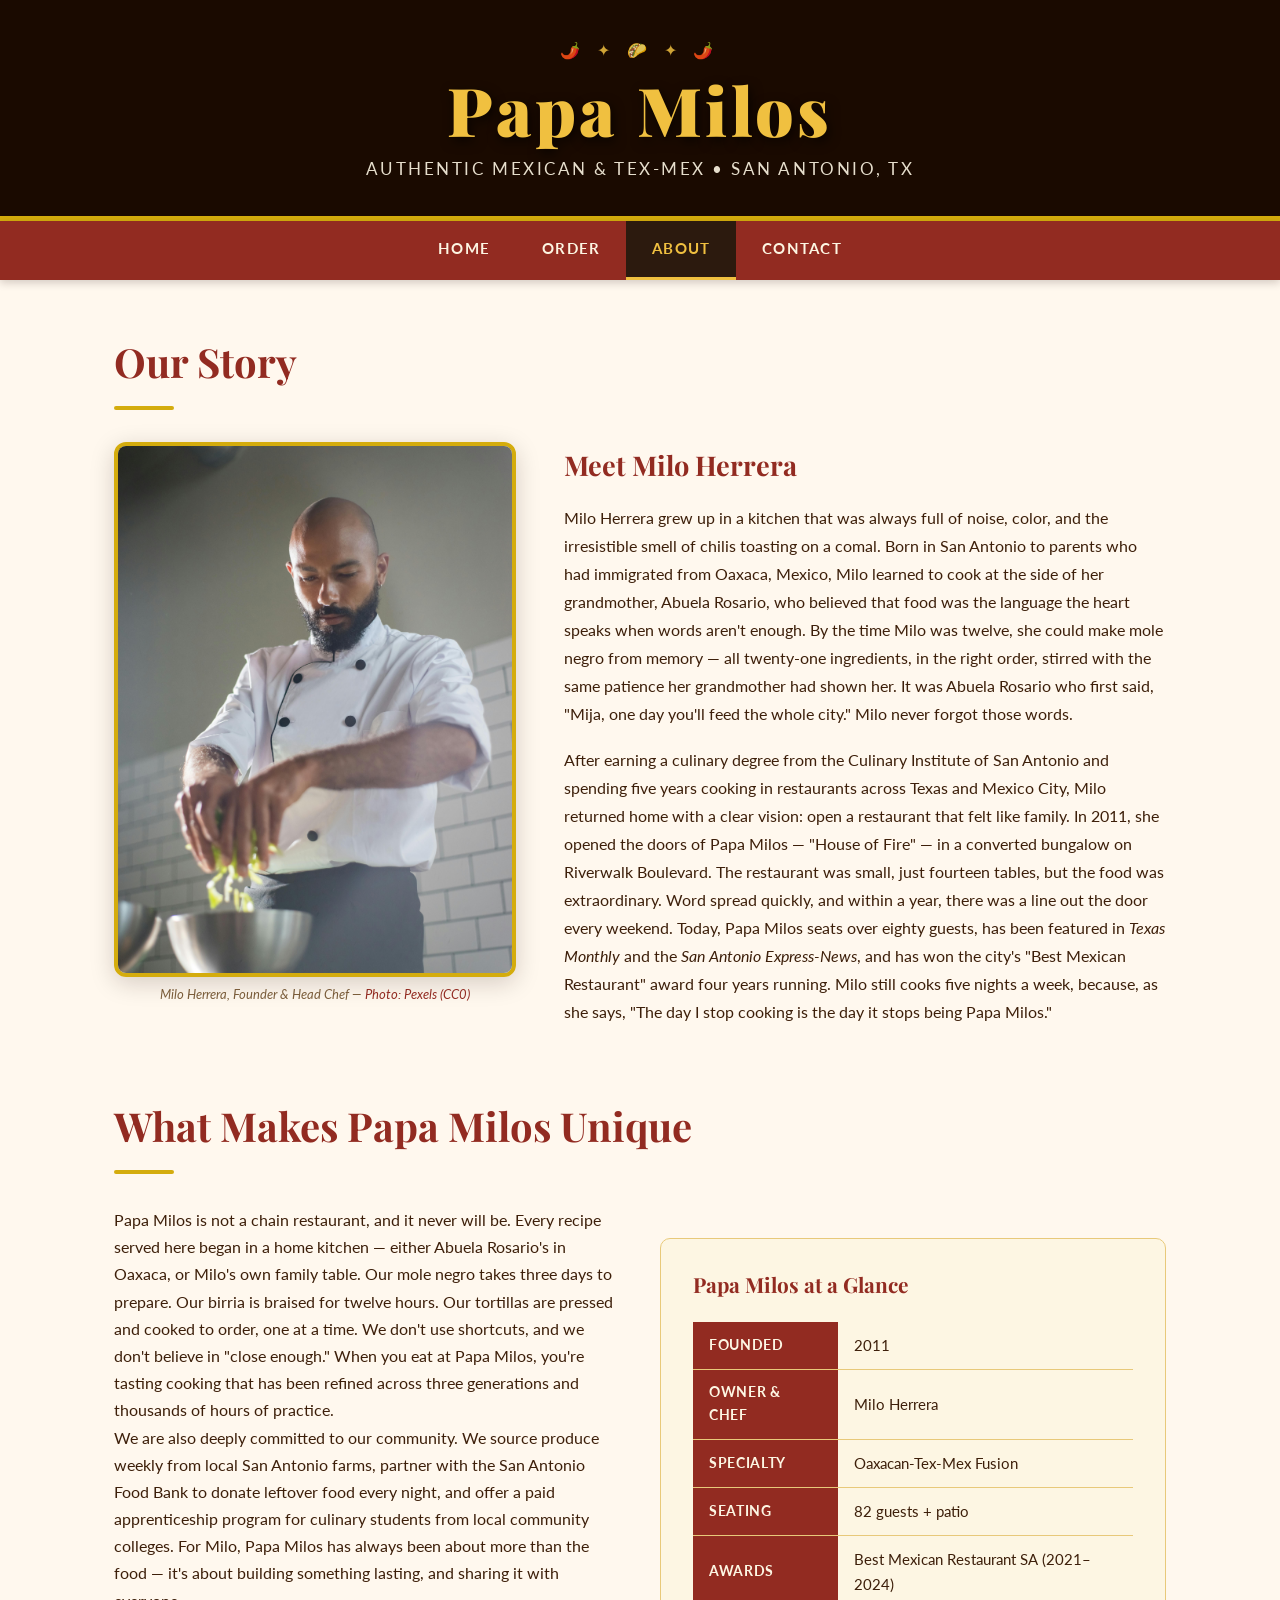
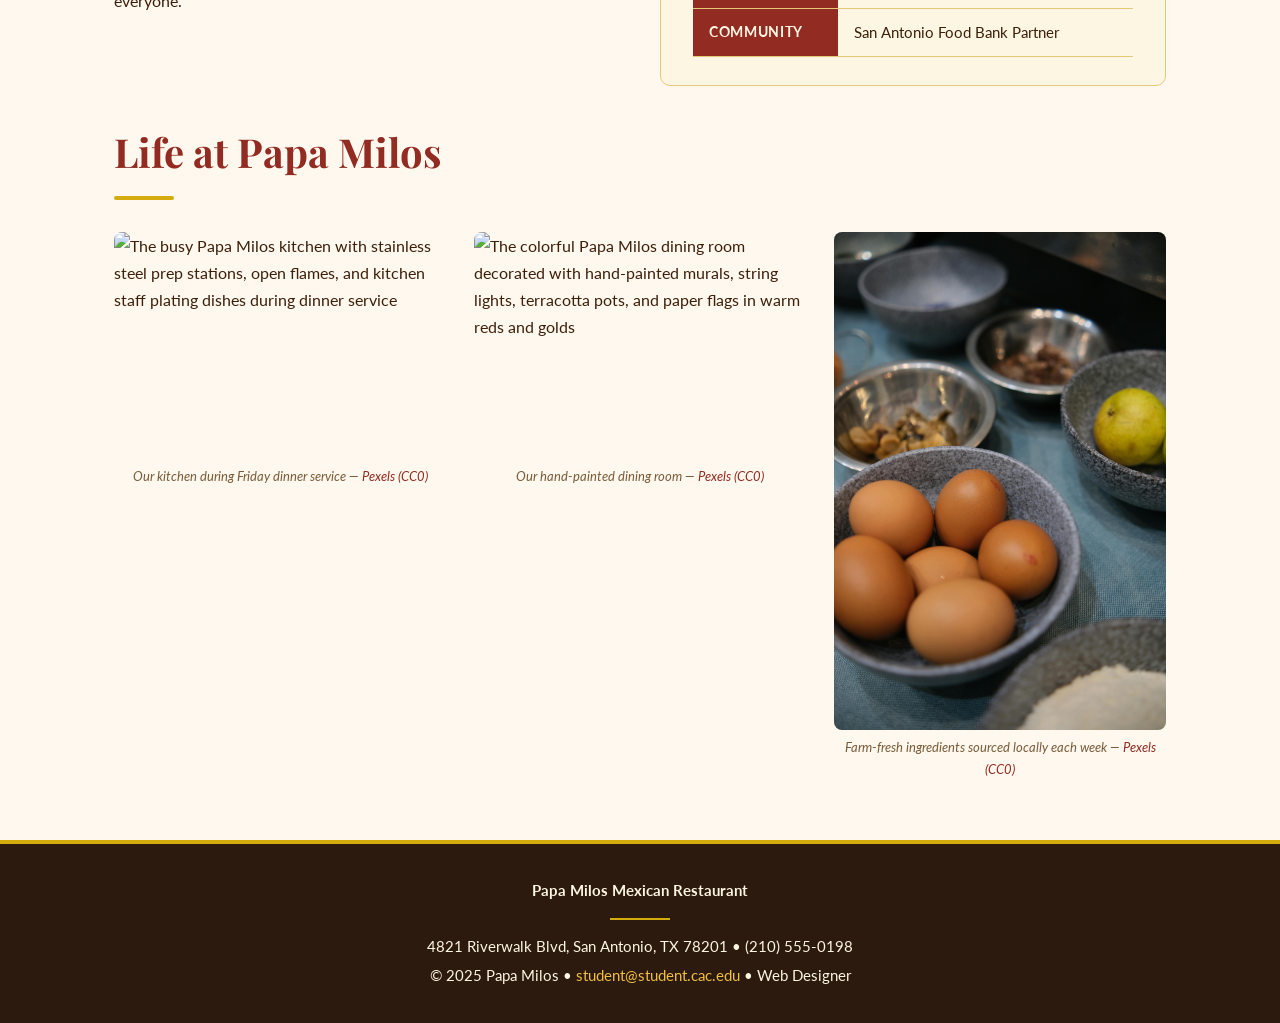
==== about.html @ fcd9792d "changed to papa milos" ====
<!DOCTYPE html>
<html lang="en">
<head>
  <meta charset="UTF-8" />
  <meta name="viewport" content="width=device-width, initial-scale=1.0" />
  <meta name="description" content="Learn about Papa Milos and the Herrera family – three generations of authentic Mexican cooking in San Antonio, Texas." />
  <title>About Us | Papa Milos Mexican Restaurant</title>
  <link rel="stylesheet" href="styles.css" />
</head>
<body>

  <a class="skip-link" href="#main-content">Skip to main content</a>

  <!-- Banner -->
  <header class="site-banner" role="banner">
    <h1>Papa Milos</h1>
    <p class="tagline">Authentic Mexican &amp; Tex-Mex &bull; San Antonio, TX</p>
  </header>

  <!-- Navigation -->
  <nav class="main-nav" aria-label="Main navigation">
    <ul role="list">
      <li><a href="index.html">Home</a></li>
      <li><a href="order.html">Order</a></li>
      <li><a href="about.html" class="active" aria-current="page">About</a></li>
      <li><a href="contact.html">Contact</a></li>
    </ul>
  </nav>

  <!-- Main Content -->
  <main id="main-content" class="content-area" tabindex="-1">

    <h2 class="section-title fade-up">Our Story</h2>

    <!-- Owner Bio Section -->
    <div class="about-intro fade-up">

      <!-- Owner Photo -->
      <figure>
        <img
          class="owner-img"
          src="images/owner.jpg"
          alt="Milo Herrera, owner of Papa Milos, standing in her restaurant kitchen wearing a white chef's coat and smiling warmly at the camera"
          width="400"
          height="530"
          loading="lazy"
        />
        <figcaption>
          Milo Herrera, Founder &amp; Head Chef &mdash;
          <cite><a href="https://www.pexels.com" target="_blank" rel="noopener noreferrer">Photo: Pexels (CC0)</a></cite>
        </figcaption>
      </figure>

      <!-- About Text -->
      <div class="about-text">
        <h3 style="font-family:var(--font-display);font-size:1.7rem;color:var(--dark-red);margin-bottom:16px;">Meet Milo Herrera</h3>

        <p>Milo Herrera grew up in a kitchen that was always full of noise, color, and the irresistible smell of chilis toasting on a comal. Born in San Antonio to parents who had immigrated from Oaxaca, Mexico, Milo learned to cook at the side of her grandmother, Abuela Rosario, who believed that food was the language the heart speaks when words aren't enough. By the time Milo was twelve, she could make mole negro from memory — all twenty-one ingredients, in the right order, stirred with the same patience her grandmother had shown her. It was Abuela Rosario who first said, "Mija, one day you'll feed the whole city." Milo never forgot those words.</p>

        <p>After earning a culinary degree from the Culinary Institute of San Antonio and spending five years cooking in restaurants across Texas and Mexico City, Milo returned home with a clear vision: open a restaurant that felt like family. In 2011, she opened the doors of Papa Milos — "House of Fire" — in a converted bungalow on Riverwalk Boulevard. The restaurant was small, just fourteen tables, but the food was extraordinary. Word spread quickly, and within a year, there was a line out the door every weekend. Today, Papa Milos seats over eighty guests, has been featured in <em>Texas Monthly</em> and the <em>San Antonio Express-News</em>, and has won the city's "Best Mexican Restaurant" award four years running. Milo still cooks five nights a week, because, as she says, "The day I stop cooking is the day it stops being Papa Milos."</p>
      </div>
    </div>

    <!-- What Makes Us Unique -->
    <section aria-labelledby="unique-heading" class="fade-up">
      <h2 class="section-title" id="unique-heading">What Makes Papa Milos Unique</h2>

      <div class="two-col">
        <div>
          <p>Papa Milos is not a chain restaurant, and it never will be. Every recipe served here began in a home kitchen — either Abuela Rosario's in Oaxaca, or Milo's own family table. Our mole negro takes three days to prepare. Our birria is braised for twelve hours. Our tortillas are pressed and cooked to order, one at a time. We don't use shortcuts, and we don't believe in "close enough." When you eat at Papa Milos, you're tasting cooking that has been refined across three generations and thousands of hours of practice.</p>

          <p>We are also deeply committed to our community. We source produce weekly from local San Antonio farms, partner with the San Antonio Food Bank to donate leftover food every night, and offer a paid apprenticeship program for culinary students from local community colleges. For Milo, Papa Milos has always been about more than the food — it's about building something lasting, and sharing it with everyone.</p>
        </div>

        <!-- Highlights Box -->
        <div>
          <div class="highlight-box" role="complementary" aria-label="Restaurant achievements and values">
            <h3 style="font-family:var(--font-display);font-size:1.3rem;color:var(--dark-red);margin-bottom:18px;">Papa Milos at a Glance</h3>
            <table class="hours-table" style="font-size:0.92rem;">
              <caption class="sr-only">Key facts about Papa Milos</caption>
              <tbody>
                <tr><th scope="row">Founded</th><td>2011</td></tr>
                <tr><th scope="row">Owner &amp; Chef</th><td>Milo Herrera</td></tr>
                <tr><th scope="row">Specialty</th><td>Oaxacan-Tex-Mex Fusion</td></tr>
                <tr><th scope="row">Seating</th><td>82 guests + patio</td></tr>
                <tr><th scope="row">Awards</th><td>Best Mexican Restaurant SA (2021–2024)</td></tr>
                <tr><th scope="row">Community</th><td>San Antonio Food Bank Partner</td></tr>
              </tbody>
            </table>
          </div>
        </div>
      </div>
    </section>

    <!-- Team Photo Gallery -->
    <section aria-labelledby="team-heading" class="mt-32 fade-up">
      <h2 class="section-title" id="team-heading">Life at Papa Milos</h2>
      <div class="three-col">

        <figure>
          <img
            src="images/kitchen.jpg"
            alt="The busy Papa Milos kitchen with stainless steel prep stations, open flames, and kitchen staff plating dishes during dinner service"
            width="380"
            height="260"
            loading="lazy"
          />
          <figcaption>
            Our kitchen during Friday dinner service &mdash;
            <cite><a href="https://www.pexels.com" target="_blank" rel="noopener noreferrer">Pexels (CC0)</a></cite>
          </figcaption>
        </figure>

        <figure>
          <img
            src="images/dining-room.jpg"
            alt="The colorful Papa Milos dining room decorated with hand-painted murals, string lights, terracotta pots, and paper flags in warm reds and golds"
            width="380"
            height="260"
            loading="lazy"
          />
          <figcaption>
            Our hand-painted dining room &mdash;
            <cite><a href="https://www.pexels.com" target="_blank" rel="noopener noreferrer">Pexels (CC0)</a></cite>
          </figcaption>
        </figure>

        <figure>
          <img
            src="images/ingredients.jpg"
            alt="An overhead flat-lay of fresh Mexican cooking ingredients including dried chilis, garlic bulbs, tomatillos, avocados, limes, and bundles of cilantro on a rustic wood surface"
            width="380"
            height="260"
            loading="lazy"
          />
          <figcaption>
            Farm-fresh ingredients sourced locally each week &mdash;
            <cite><a href="https://www.pexels.com" target="_blank" rel="noopener noreferrer">Pexels (CC0)</a></cite>
          </figcaption>
        </figure>

      </div>
    </section>

  </main>

  <!-- Footer -->
  <footer class="site-footer" role="contentinfo">
    <p><strong>Papa Milos Mexican Restaurant</strong></p>
    <hr class="footer-divider" />
    <p>4821 Riverwalk Blvd, San Antonio, TX 78201 &bull; (210) 555-0198</p>
    <p>&copy; 2025 Papa Milos &bull; <a href="mailto:student@student.cac.edu">student@student.cac.edu</a> &bull; Web Designer</p>
  </footer>

</body>
</html>
---- styles.css ----
/* ================================================
   Papa Milos - Mexican Restaurant Stylesheet
   CIS 112 Course Project
   ================================================ */

@import url('https://fonts.googleapis.com/css2?family=Playfair+Display:wght@700;900&family=Lato:wght@300;400;700&display=swap');

/* === CSS Variables === */
:root {
  --red:        #C0392B;
  --dark-red:   #922B21;
  --gold:       #D4AC0D;
  --warm-gold:  #F0C040;
  --cream:      #FDF6E3;
  --dark:       #1A0A00;
  --charcoal:   #2C1A0E;
  --text:       #3D1F0A;
  --light-bg:   #FFF8EE;
  --border:     #E8C97A;
  --shadow:     rgba(26, 10, 0, 0.18);
  --font-display: 'Playfair Display', Georgia, serif;
  --font-body:    'Lato', Arial, sans-serif;
}

/* === Reset & Base === */
*, *::before, *::after { box-sizing: border-box; margin: 0; padding: 0; }

html { scroll-behavior: smooth; }

body {
  font-family: var(--font-body);
  background-color: var(--light-bg);
  color: var(--text);
  line-height: 1.7;
  font-size: 16px;
}

img {
  max-width: 100%;
  height: auto;
  display: block;
}

a {
  color: var(--dark-red);
  text-decoration: none;
  transition: color 0.2s;
}

a:hover, a:focus {
  color: var(--gold);
  text-decoration: underline;
  outline: 2px solid var(--gold);
  outline-offset: 2px;
}

/* === Skip Link (Accessibility) === */
.skip-link {
  position: absolute;
  top: -50px;
  left: 0;
  background: var(--dark-red);
  color: #fff;
  padding: 8px 16px;
  z-index: 9999;
  font-weight: 700;
  transition: top 0.2s;
}
.skip-link:focus { top: 0; }

/* === Banner / Header === */
.site-banner {
  background-color: var(--dark);
  background-image: 
    linear-gradient(rgba(26,10,0,0.72), rgba(26,10,0,0.72)),
    url('images/banner-bg.jpg');
  background-size: cover;
  background-position: center;
  padding: 36px 20px 32px;
  text-align: center;
  border-bottom: 5px solid var(--gold);
  position: relative;
}

.site-banner::before {
  content: '🌶️  ✦  🌮  ✦  🌶️';
  display: block;
  color: var(--warm-gold);
  font-size: 1rem;
  letter-spacing: 0.4em;
  margin-bottom: 10px;
  opacity: 0.85;
}

.site-banner h1 {
  font-family: var(--font-display);
  color: var(--warm-gold);
  font-size: clamp(2.4rem, 6vw, 4.2rem);
  font-weight: 900;
  letter-spacing: 0.05em;
  text-shadow: 2px 4px 12px rgba(0,0,0,0.7);
  line-height: 1.1;
}

.site-banner .tagline {
  color: var(--cream);
  font-size: 1.05rem;
  letter-spacing: 0.15em;
  text-transform: uppercase;
  margin-top: 8px;
  opacity: 0.9;
}

/* === Navigation === */
.main-nav {
  background-color: var(--dark-red);
  box-shadow: 0 3px 8px var(--shadow);
  position: sticky;
  top: 0;
  z-index: 100;
}

.main-nav ul {
  list-style: none;
  display: flex;
  justify-content: center;
  flex-wrap: wrap;
  gap: 0;
  max-width: 900px;
  margin: 0 auto;
}

.main-nav li a {
  display: block;
  color: var(--cream);
  padding: 15px 26px;
  font-weight: 700;
  font-size: 0.95rem;
  letter-spacing: 0.08em;
  text-transform: uppercase;
  text-decoration: none;
  transition: background 0.2s, color 0.2s;
  border-bottom: 3px solid transparent;
}

.main-nav li a:hover,
.main-nav li a:focus,
.main-nav li a.active {
  background-color: var(--charcoal);
  color: var(--warm-gold);
  border-bottom-color: var(--warm-gold);
  outline: none;
}

/* === Layout Container === */
.page-wrapper {
  display: grid;
  grid-template-columns: 1fr;
  min-height: 100vh;
}

.content-area {
  max-width: 1100px;
  margin: 0 auto;
  padding: 48px 24px 60px;
  width: 100%;
}

/* Two-column layout */
.two-col {
  display: grid;
  grid-template-columns: 1fr 1fr;
  gap: 40px;
  align-items: start;
}

.three-col {
  display: grid;
  grid-template-columns: repeat(3, 1fr);
  gap: 28px;
}

@media (max-width: 768px) {
  .two-col, .three-col { grid-template-columns: 1fr; }
}

/* === Section Headings === */
.section-title {
  font-family: var(--font-display);
  font-size: clamp(1.7rem, 4vw, 2.5rem);
  color: var(--dark-red);
  margin-bottom: 20px;
  position: relative;
  padding-bottom: 12px;
}

.section-title::after {
  content: '';
  display: block;
  width: 60px;
  height: 4px;
  background: var(--gold);
  margin-top: 10px;
  border-radius: 2px;
}

/* === Cards === */
.card {
  background: #fff;
  border: 1px solid var(--border);
  border-radius: 10px;
  overflow: hidden;
  box-shadow: 0 4px 16px var(--shadow);
  transition: transform 0.2s, box-shadow 0.2s;
}

.card:hover {
  transform: translateY(-4px);
  box-shadow: 0 8px 24px var(--shadow);
}

.card-body { padding: 20px; }

.card-title {
  font-family: var(--font-display);
  font-size: 1.25rem;
  color: var(--dark-red);
  margin-bottom: 8px;
}

/* === Figure / Image Captions === */
figure {
  margin: 0;
}

figure img {
  width: 100%;
  border-radius: 8px;
  object-fit: cover;
}

figcaption {
  font-size: 0.82rem;
  color: #7a5c3a;
  text-align: center;
  margin-top: 6px;
  font-style: italic;
}

/* === Hero (Home Page) === */
.hero {
  background: linear-gradient(135deg, var(--dark-red) 0%, var(--charcoal) 100%);
  color: var(--cream);
  padding: 64px 24px;
  text-align: center;
  border-radius: 12px;
  margin-bottom: 48px;
  position: relative;
  overflow: hidden;
}

.hero::before {
  content: '';
  position: absolute;
  inset: 0;
  background: radial-gradient(ellipse at 70% 30%, rgba(212,172,13,0.18), transparent 60%);
}

.hero h2 {
  font-family: var(--font-display);
  font-size: clamp(2rem, 5vw, 3.2rem);
  color: var(--warm-gold);
  margin-bottom: 16px;
  position: relative;
}

.hero p {
  font-size: 1.15rem;
  max-width: 600px;
  margin: 0 auto 28px;
  opacity: 0.92;
  position: relative;
}

.btn {
  display: inline-block;
  background: var(--gold);
  color: var(--dark);
  padding: 13px 32px;
  border-radius: 50px;
  font-weight: 700;
  font-size: 1rem;
  text-transform: uppercase;
  letter-spacing: 0.08em;
  text-decoration: none;
  transition: background 0.2s, transform 0.2s;
  border: none;
  cursor: pointer;
  position: relative;
}

.btn:hover, .btn:focus {
  background: var(--warm-gold);
  transform: scale(1.04);
  outline: 3px solid var(--dark-red);
  color: var(--dark);
  text-decoration: none;
}

.btn-outline {
  background: transparent;
  color: var(--cream);
  border: 2px solid var(--cream);
  margin-left: 12px;
}

.btn-outline:hover {
  background: var(--cream);
  color: var(--dark-red);
}

/* === Feature Banner === */
.features-strip {
  display: flex;
  justify-content: center;
  gap: 32px;
  flex-wrap: wrap;
  background: var(--cream);
  border: 1px solid var(--border);
  border-radius: 10px;
  padding: 28px;
  margin-bottom: 48px;
  text-align: center;
}

.feature-item {
  display: flex;
  flex-direction: column;
  align-items: center;
  gap: 8px;
  min-width: 120px;
}

.feature-icon { font-size: 2rem; }

.feature-label {
  font-weight: 700;
  font-size: 0.88rem;
  text-transform: uppercase;
  letter-spacing: 0.06em;
  color: var(--dark-red);
}

/* === Hours Table === */
.hours-table {
  width: 100%;
  border-collapse: collapse;
  margin-top: 20px;
  font-size: 0.96rem;
}

.hours-table caption {
  font-family: var(--font-display);
  font-size: 1.2rem;
  color: var(--dark-red);
  text-align: left;
  padding-bottom: 10px;
  font-weight: 700;
}

.hours-table th,
.hours-table td {
  padding: 11px 16px;
  text-align: left;
  border-bottom: 1px solid var(--border);
}

.hours-table th {
  background-color: var(--dark-red);
  color: var(--cream);
  font-weight: 700;
  text-transform: uppercase;
  letter-spacing: 0.05em;
  font-size: 0.85rem;
}

.hours-table tr:nth-child(even) { background: var(--cream); }
.hours-table tr:hover { background: #fdefc4; }

/* === Menu / Order === */
.menu-section-title {
  font-family: var(--font-display);
  font-size: 1.6rem;
  color: var(--charcoal);
  border-left: 5px solid var(--red);
  padding-left: 14px;
  margin: 40px 0 20px;
}

.menu-grid {
  display: grid;
  grid-template-columns: repeat(auto-fill, minmax(300px, 1fr));
  gap: 28px;
}

.menu-item {
  background: #fff;
  border-radius: 10px;
  overflow: hidden;
  border: 1px solid var(--border);
  box-shadow: 0 3px 12px var(--shadow);
  display: flex;
  flex-direction: column;
}

.menu-item-img {
  width: 100%;
  height: 190px;
  object-fit: cover;
}

.menu-item-body {
  padding: 18px;
  flex: 1;
  display: flex;
  flex-direction: column;
}

.menu-item-name {
  font-family: var(--font-display);
  font-size: 1.15rem;
  color: var(--dark-red);
  margin-bottom: 6px;
}

.menu-item-desc {
  font-size: 0.9rem;
  color: #6a4a2a;
  flex: 1;
  margin-bottom: 14px;
}

.menu-item-footer {
  display: flex;
  justify-content: space-between;
  align-items: center;
  margin-top: auto;
}

.price {
  font-family: var(--font-display);
  font-size: 1.3rem;
  color: var(--dark-red);
  font-weight: 700;
}

.add-to-cart {
  background: var(--dark-red);
  color: #fff;
  border: none;
  border-radius: 6px;
  padding: 9px 18px;
  font-size: 0.88rem;
  font-weight: 700;
  cursor: pointer;
  transition: background 0.2s, transform 0.15s;
  letter-spacing: 0.04em;
}

.add-to-cart:hover, .add-to-cart:focus {
  background: var(--charcoal);
  transform: scale(1.04);
  outline: 2px solid var(--gold);
}

/* Cart Notification */
.cart-bar {
  position: fixed;
  bottom: 24px;
  right: 24px;
  background: var(--charcoal);
  color: var(--warm-gold);
  padding: 14px 24px;
  border-radius: 50px;
  font-weight: 700;
  font-size: 1rem;
  box-shadow: 0 6px 20px rgba(0,0,0,0.35);
  display: none;
  z-index: 200;
  animation: pop-in 0.3s ease;
}

@keyframes pop-in {
  0%   { transform: scale(0.7); opacity: 0; }
  100% { transform: scale(1);   opacity: 1; }
}

/* === About Page === */
.about-intro {
  display: grid;
  grid-template-columns: 1fr 1.5fr;
  gap: 48px;
  align-items: start;
  margin-bottom: 48px;
}

@media (max-width: 700px) { .about-intro { grid-template-columns: 1fr; } }

.owner-img {
  border-radius: 12px;
  box-shadow: 0 6px 24px var(--shadow);
  border: 4px solid var(--gold);
  width: 100%;
  aspect-ratio: 3/4;
  object-fit: cover;
}

.about-text p { margin-bottom: 18px; font-size: 1.03rem; }

/* === Contact Form === */
.contact-grid {
  display: grid;
  grid-template-columns: 1fr 1.2fr;
  gap: 48px;
}

@media (max-width: 700px) { .contact-grid { grid-template-columns: 1fr; } }

.contact-info h3 {
  font-family: var(--font-display);
  font-size: 1.3rem;
  color: var(--dark-red);
  margin-bottom: 14px;
}

.contact-info p {
  margin-bottom: 10px;
  font-size: 1rem;
}

.contact-info address {
  font-style: normal;
  background: var(--cream);
  border-left: 4px solid var(--gold);
  padding: 18px 20px;
  border-radius: 0 8px 8px 0;
  margin-bottom: 24px;
  line-height: 1.9;
}

.map-placeholder {
  width: 100%;
  border-radius: 10px;
  border: 2px solid var(--border);
  overflow: hidden;
  margin-top: 20px;
}

.map-placeholder img {
  width: 100%;
  height: 230px;
  object-fit: cover;
}

/* Contact Form Styles */
.contact-form fieldset {
  border: 2px solid var(--border);
  border-radius: 10px;
  padding: 28px 24px;
  background: #fff;
}

.contact-form legend {
  font-family: var(--font-display);
  font-size: 1.25rem;
  color: var(--dark-red);
  padding: 0 10px;
  font-weight: 700;
}

.form-group {
  margin-bottom: 20px;
}

.form-group label {
  display: block;
  font-weight: 700;
  font-size: 0.9rem;
  margin-bottom: 6px;
  color: var(--charcoal);
  text-transform: uppercase;
  letter-spacing: 0.05em;
}

.form-group input,
.form-group textarea,
.form-group select {
  width: 100%;
  padding: 11px 14px;
  border: 1.5px solid var(--border);
  border-radius: 6px;
  font-size: 1rem;
  font-family: var(--font-body);
  color: var(--text);
  background: var(--light-bg);
  transition: border-color 0.2s, box-shadow 0.2s;
}

.form-group input:focus,
.form-group textarea:focus {
  outline: none;
  border-color: var(--dark-red);
  box-shadow: 0 0 0 3px rgba(192,57,43,0.15);
}

.form-group textarea { resize: vertical; min-height: 120px; }

/* === Footer === */
.site-footer {
  background-color: var(--charcoal);
  color: var(--cream);
  text-align: center;
  padding: 32px 20px;
  border-top: 4px solid var(--gold);
  font-size: 0.92rem;
  line-height: 2;
}

.site-footer a {
  color: var(--warm-gold);
}

.site-footer a:hover {
  color: #fff;
}

.footer-divider {
  width: 60px;
  border: none;
  border-top: 2px solid var(--gold);
  margin: 12px auto;
}

/* === Utility === */
.text-center { text-align: center; }
.mt-8  { margin-top: 8px; }
.mt-16 { margin-top: 16px; }
.mt-32 { margin-top: 32px; }
.mb-32 { margin-bottom: 32px; }

.highlight-box {
  background: var(--cream);
  border: 1px solid var(--border);
  border-radius: 10px;
  padding: 28px 32px;
  margin-top: 32px;
}

.sr-only {
  position: absolute;
  width: 1px;
  height: 1px;
  padding: 0;
  margin: -1px;
  overflow: hidden;
  clip: rect(0,0,0,0);
  white-space: nowrap;
  border: 0;
}

/* === Animations === */
@keyframes fade-up {
  from { opacity: 0; transform: translateY(28px); }
  to   { opacity: 1; transform: translateY(0); }
}

.fade-up {
  animation: fade-up 0.6s ease both;
}

.fade-up:nth-child(2) { animation-delay: 0.12s; }
.fade-up:nth-child(3) { animation-delay: 0.22s; }
.fade-up:nth-child(4) { animation-delay: 0.32s; }
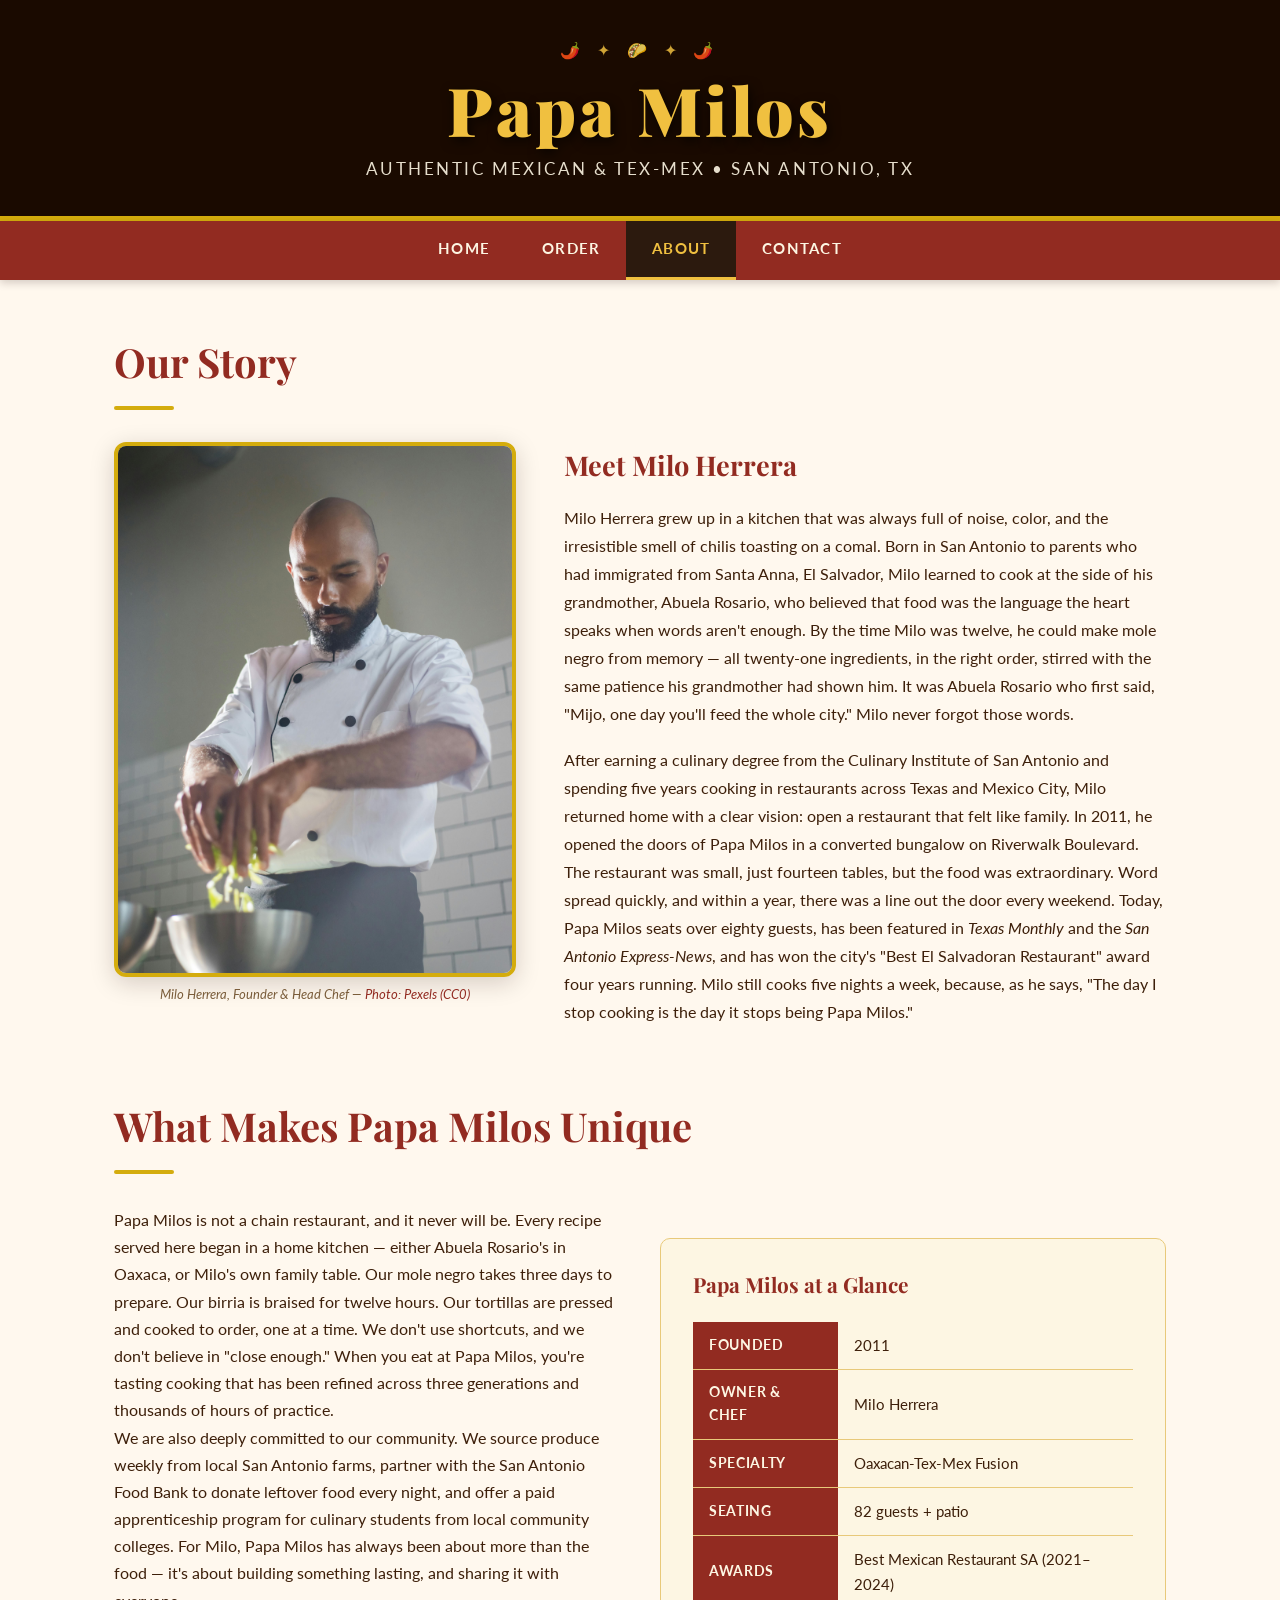
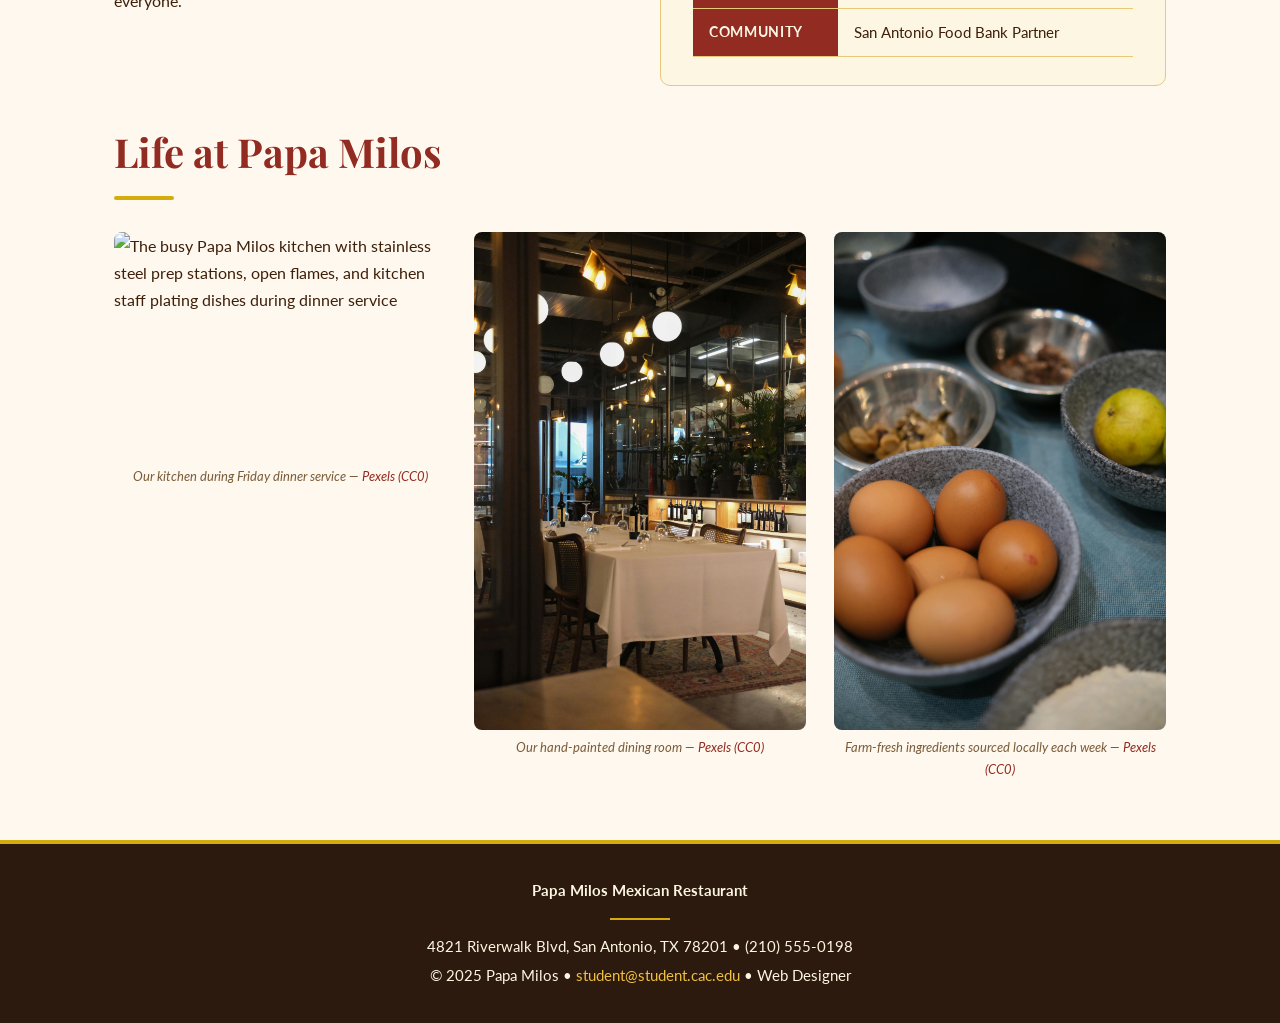
==== commit 494d5d3d: "ast" ====
--- a/about.html
+++ b/about.html
@@ -55,9 +55,9 @@
       <div class="about-text">
         <h3 style="font-family:var(--font-display);font-size:1.7rem;color:var(--dark-red);margin-bottom:16px;">Meet Milo Herrera</h3>
 
-        <p>Milo Herrera grew up in a kitchen that was always full of noise, color, and the irresistible smell of chilis toasting on a comal. Born in San Antonio to parents who had immigrated from Oaxaca, Mexico, Milo learned to cook at the side of her grandmother, Abuela Rosario, who believed that food was the language the heart speaks when words aren't enough. By the time Milo was twelve, she could make mole negro from memory — all twenty-one ingredients, in the right order, stirred with the same patience her grandmother had shown her. It was Abuela Rosario who first said, "Mija, one day you'll feed the whole city." Milo never forgot those words.</p>
+        <p>Milo Herrera grew up in a kitchen that was always full of noise, color, and the irresistible smell of chilis toasting on a comal. Born in San Antonio to parents who had immigrated from Santa Anna, El Salvador, Milo learned to cook at the side of his grandmother, Abuela Rosario, who believed that food was the language the heart speaks when words aren't enough. By the time Milo was twelve, he could make mole negro from memory — all twenty-one ingredients, in the right order, stirred with the same patience his grandmother had shown him. It was Abuela Rosario who first said, "Mijo, one day you'll feed the whole city." Milo never forgot those words.</p>
 
-        <p>After earning a culinary degree from the Culinary Institute of San Antonio and spending five years cooking in restaurants across Texas and Mexico City, Milo returned home with a clear vision: open a restaurant that felt like family. In 2011, she opened the doors of Papa Milos — "House of Fire" — in a converted bungalow on Riverwalk Boulevard. The restaurant was small, just fourteen tables, but the food was extraordinary. Word spread quickly, and within a year, there was a line out the door every weekend. Today, Papa Milos seats over eighty guests, has been featured in <em>Texas Monthly</em> and the <em>San Antonio Express-News</em>, and has won the city's "Best Mexican Restaurant" award four years running. Milo still cooks five nights a week, because, as she says, "The day I stop cooking is the day it stops being Papa Milos."</p>
+        <p>After earning a culinary degree from the Culinary Institute of San Antonio and spending five years cooking in restaurants across Texas and Mexico City, Milo returned home with a clear vision: open a restaurant that felt like family. In 2011, he opened the doors of Papa Milos in a converted bungalow on Riverwalk Boulevard. The restaurant was small, just fourteen tables, but the food was extraordinary. Word spread quickly, and within a year, there was a line out the door every weekend. Today, Papa Milos seats over eighty guests, has been featured in <em>Texas Monthly</em> and the <em>San Antonio Express-News</em>, and has won the city's "Best El Salvadoran Restaurant" award four years running. Milo still cooks five nights a week, because, as he says, "The day I stop cooking is the day it stops being Papa Milos."</p>
       </div>
     </div>
 
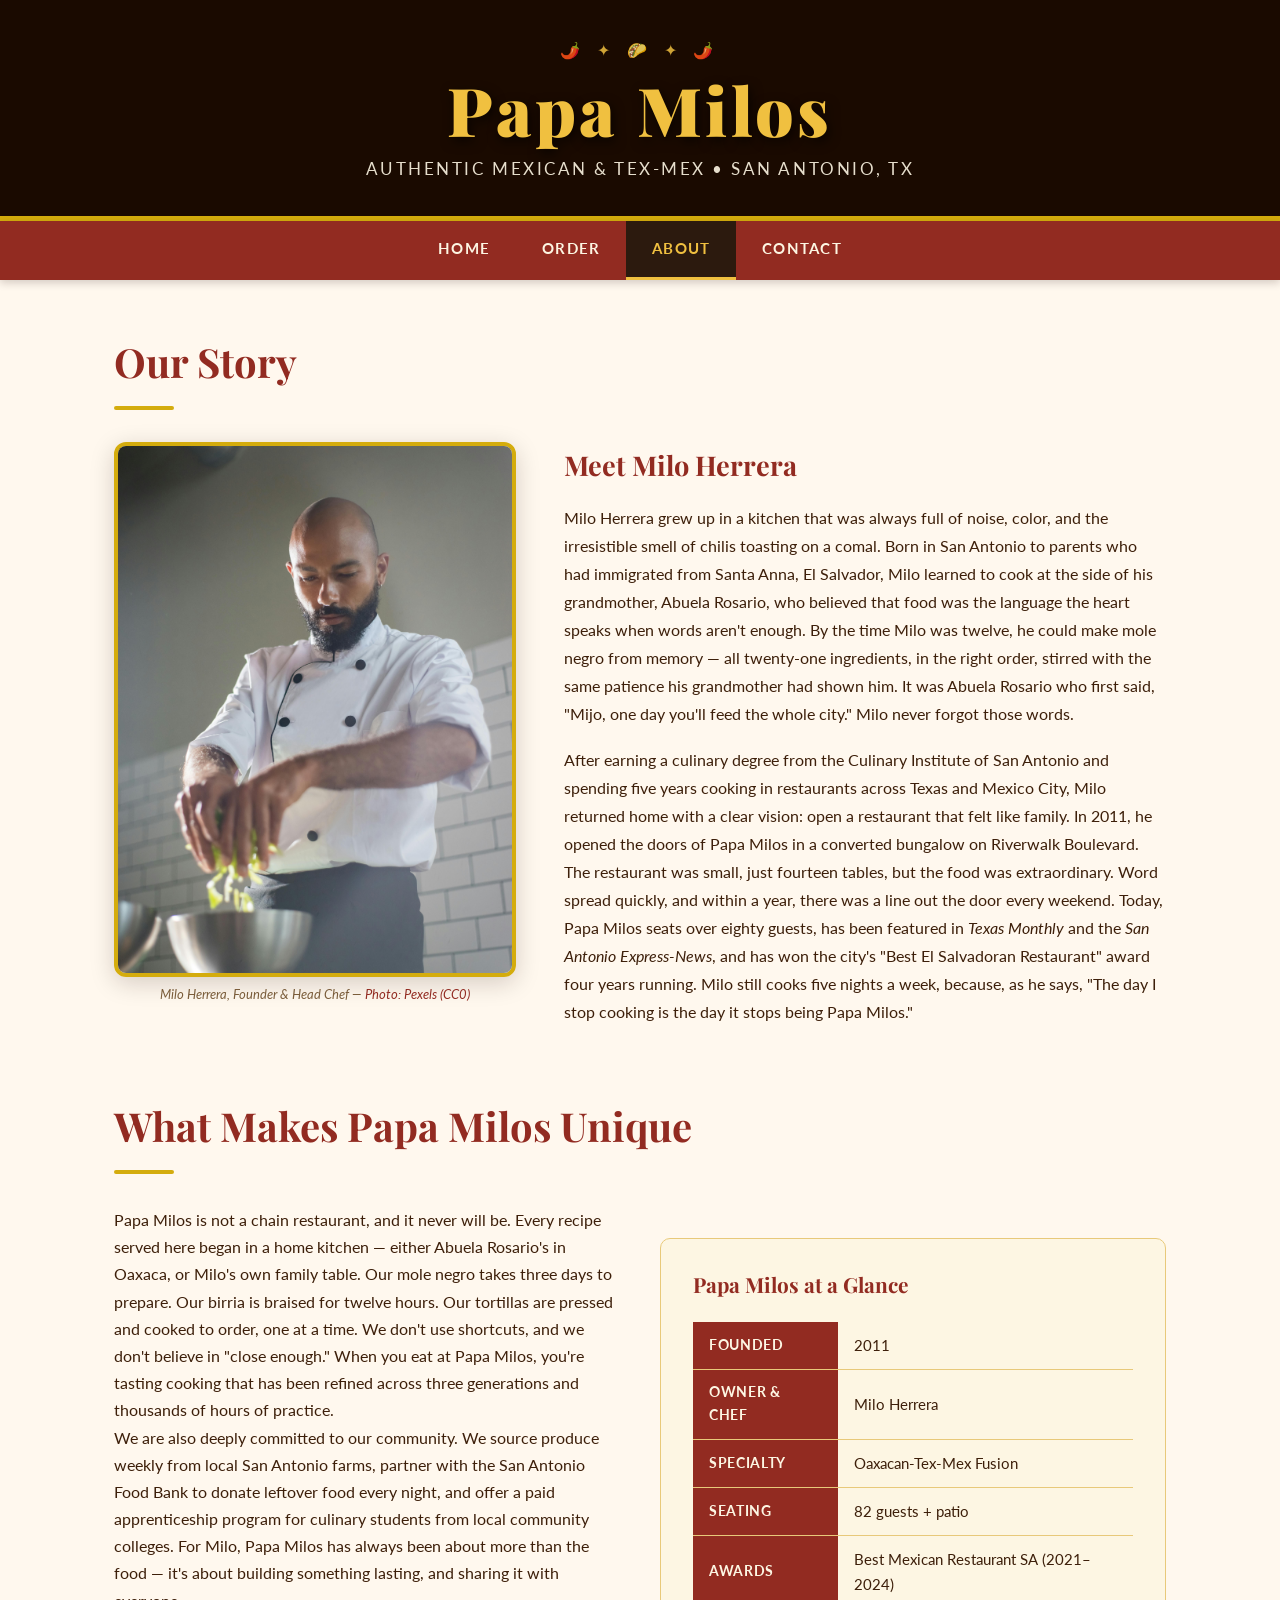
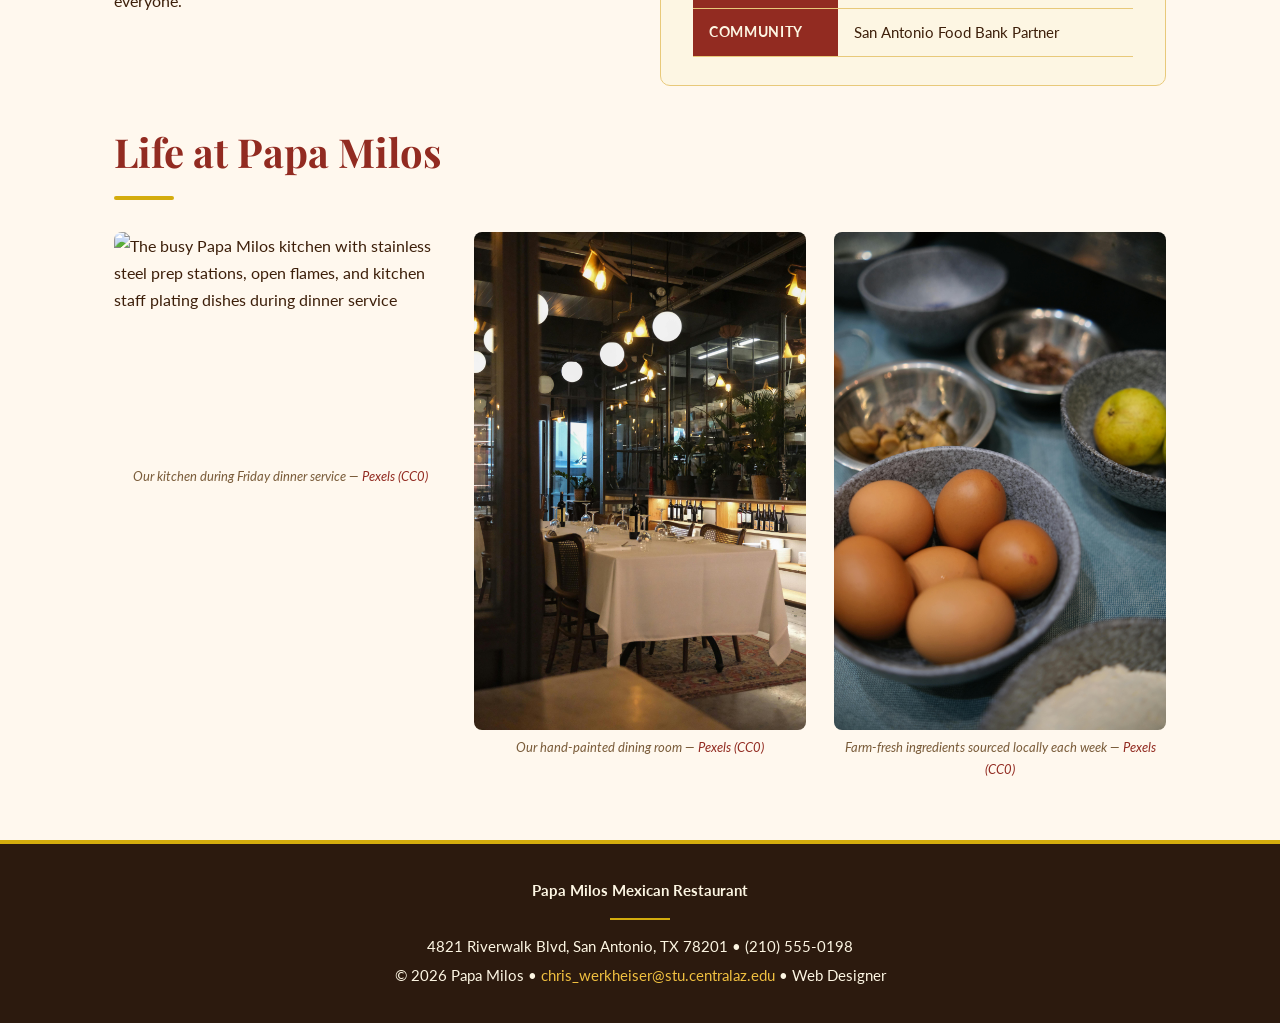
==== commit 1c1bb0fd: "dg" ====
--- a/about.html
+++ b/about.html
@@ -149,7 +149,7 @@
     <p><strong>Papa Milos Mexican Restaurant</strong></p>
     <hr class="footer-divider" />
     <p>4821 Riverwalk Blvd, San Antonio, TX 78201 &bull; (210) 555-0198</p>
-    <p>&copy; 2025 Papa Milos &bull; <a href="mailto:student@student.cac.edu">student@student.cac.edu</a> &bull; Web Designer</p>
+    <p>&copy; 2026 Papa Milos &bull; <a href="mailto:chris_werkheiser@stu.centralaz.edu">chris_werkheiser@stu.centralaz.edu</a> &bull; Web Designer</p>
   </footer>
 
 </body>
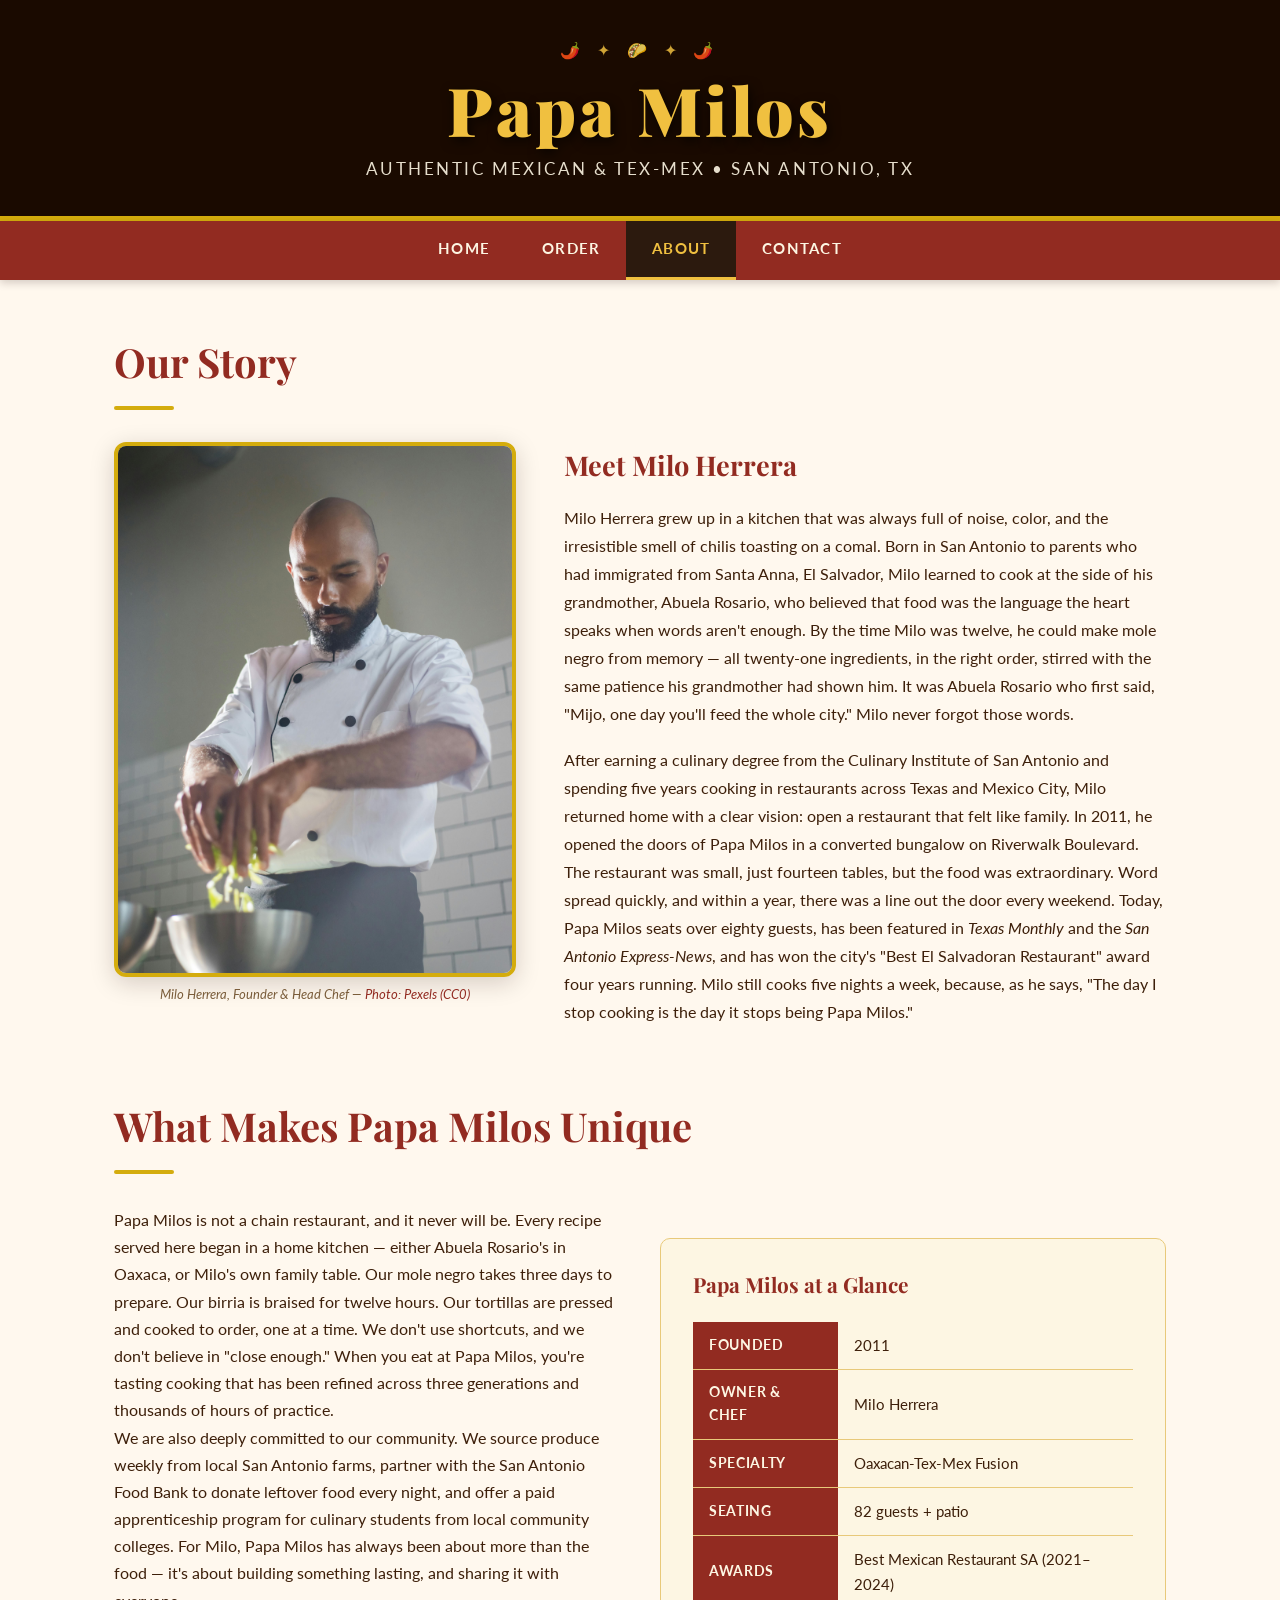
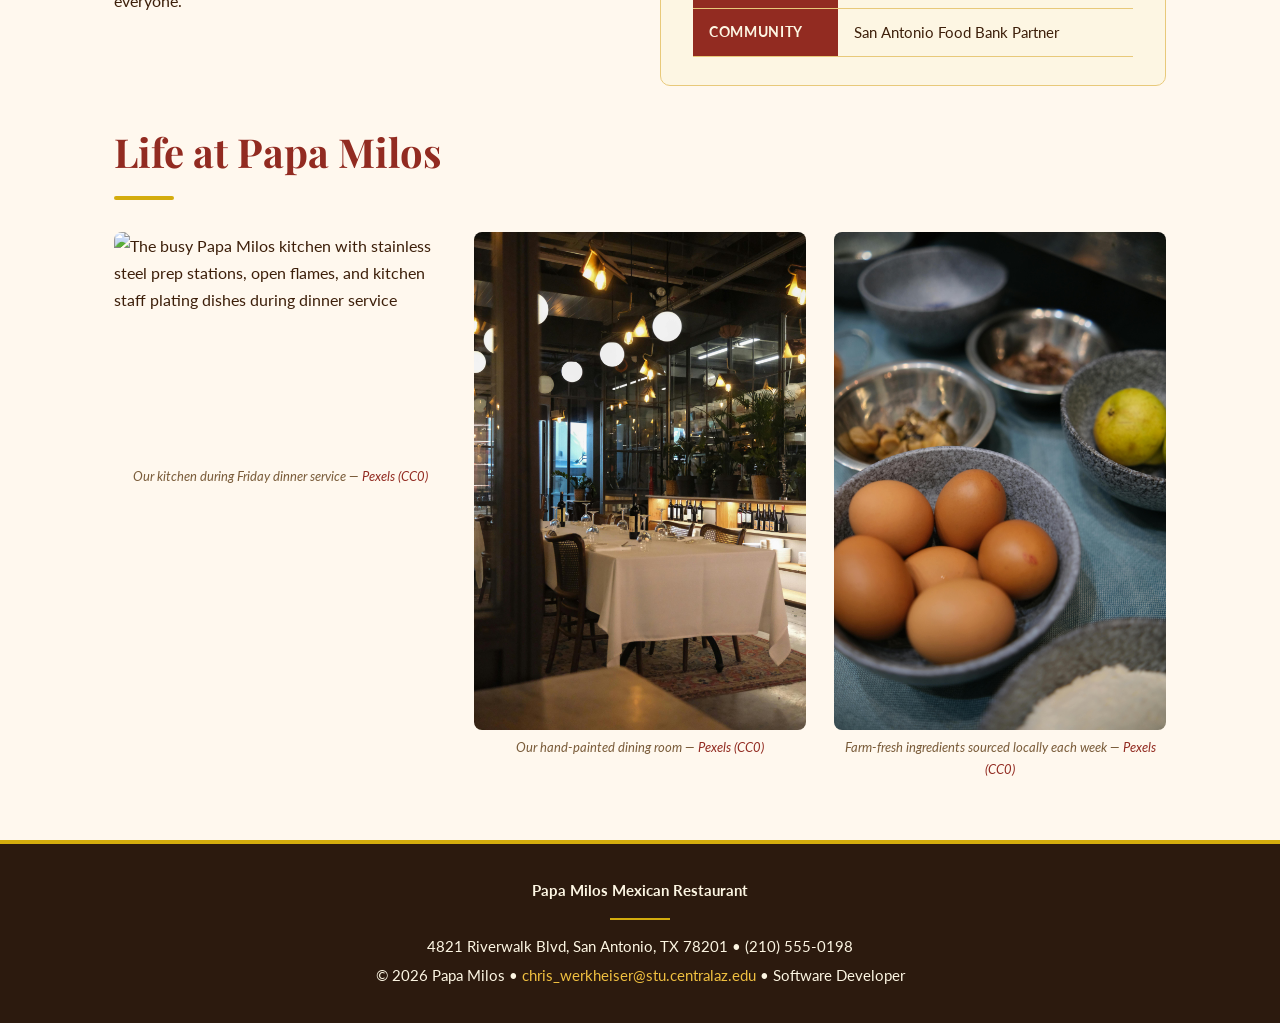
==== commit 75a759f5: "d" ====
--- a/about.html
+++ b/about.html
@@ -149,7 +149,7 @@
     <p><strong>Papa Milos Mexican Restaurant</strong></p>
     <hr class="footer-divider" />
     <p>4821 Riverwalk Blvd, San Antonio, TX 78201 &bull; (210) 555-0198</p>
-    <p>&copy; 2026 Papa Milos &bull; <a href="mailto:chris_werkheiser@stu.centralaz.edu">chris_werkheiser@stu.centralaz.edu</a> &bull; Web Designer</p>
+    <p>&copy; 2026 Papa Milos &bull; <a href="mailto:chris_werkheiser@stu.centralaz.edu">chris_werkheiser@stu.centralaz.edu</a> &bull; Software Developer</p>
   </footer>
 
 </body>
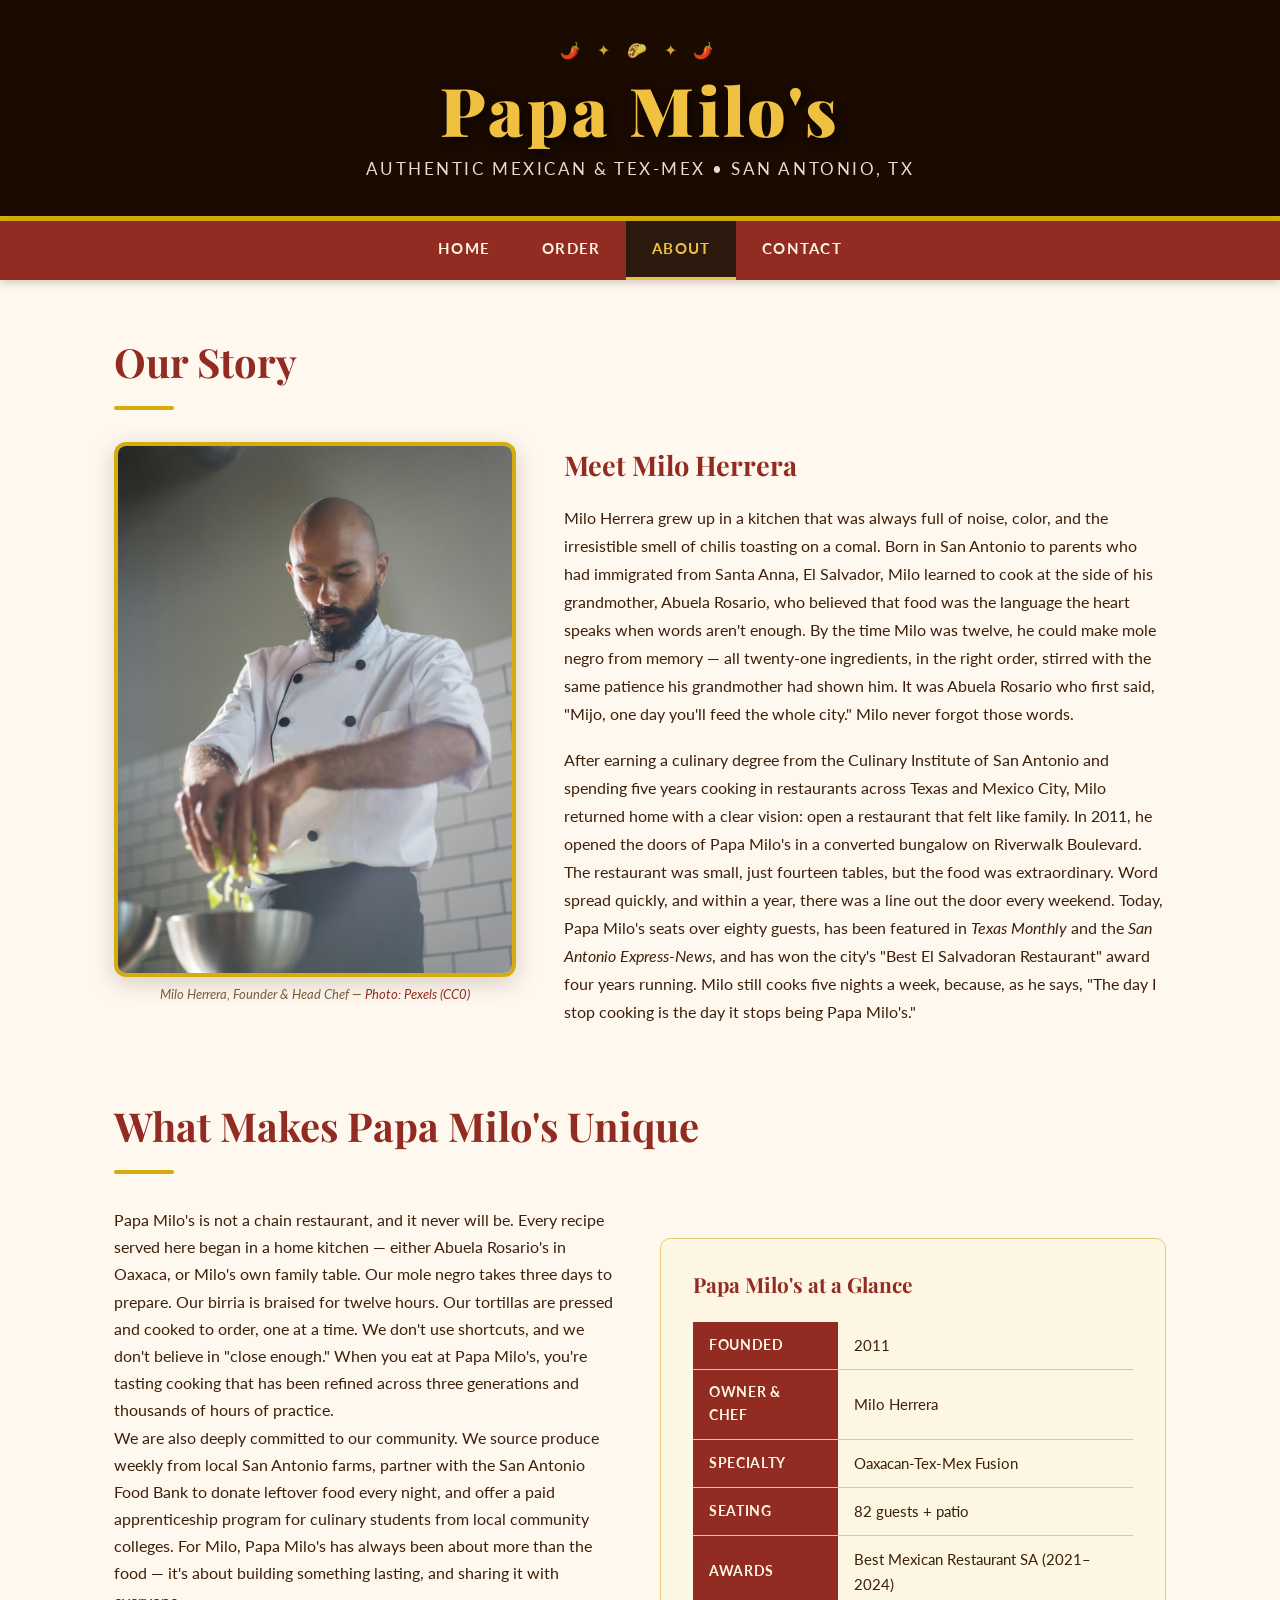
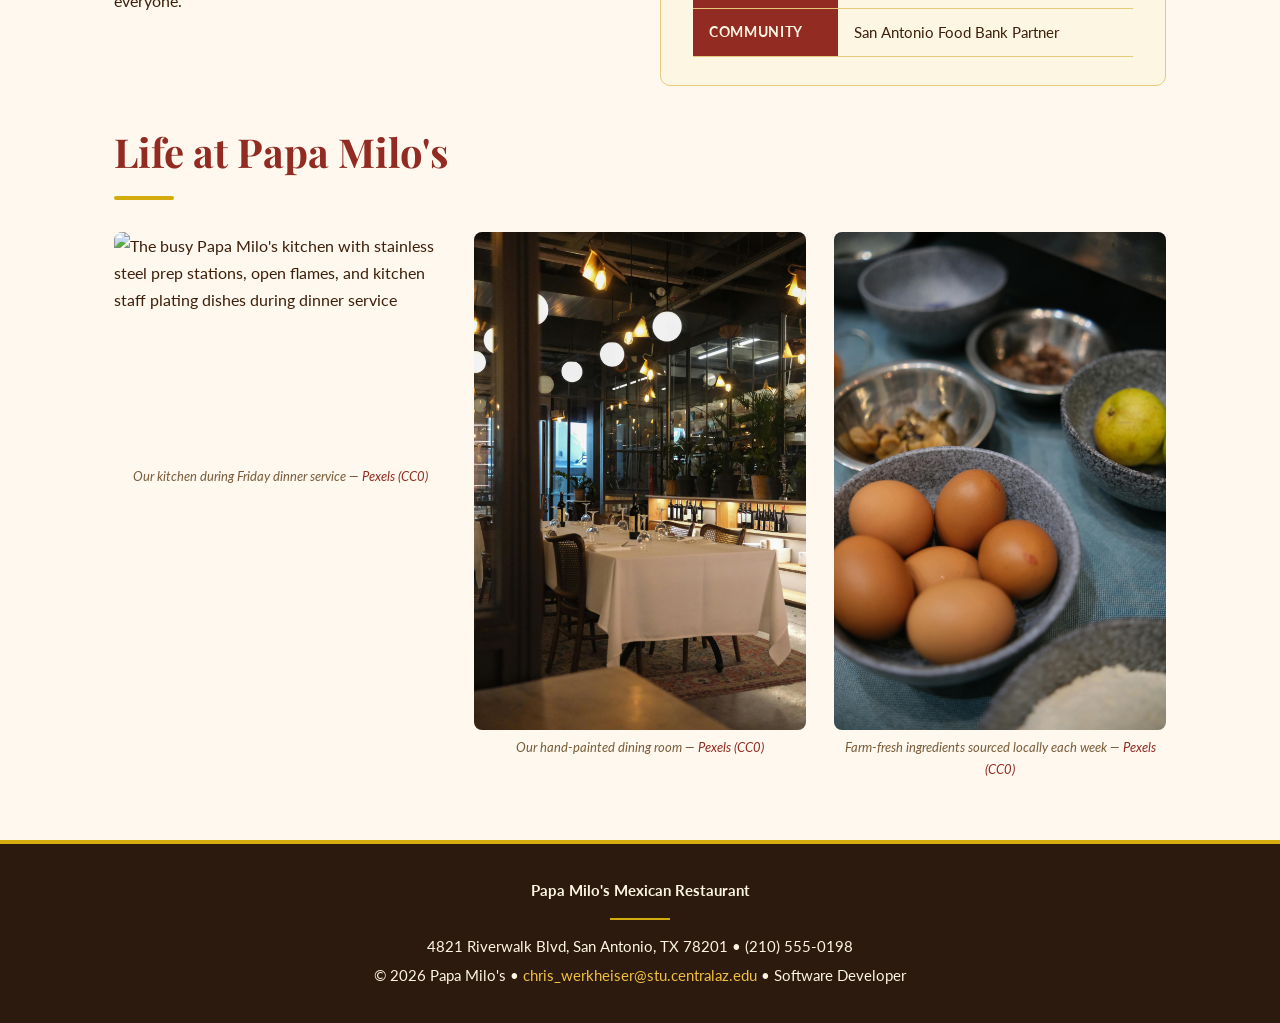
==== commit 125ff349: "df" ====
--- a/about.html
+++ b/about.html
@@ -3,8 +3,8 @@
 <head>
   <meta charset="UTF-8" />
   <meta name="viewport" content="width=device-width, initial-scale=1.0" />
-  <meta name="description" content="Learn about Papa Milos and the Herrera family – three generations of authentic Mexican cooking in San Antonio, Texas." />
-  <title>About Us | Papa Milos Mexican Restaurant</title>
+  <meta name="description" content="Learn about Papa Milo's and the Herrera family – three generations of authentic Mexican cooking in San Antonio, Texas." />
+  <title>About Us | Papa Milo's Mexican Restaurant</title>
   <link rel="stylesheet" href="styles.css" />
 </head>
 <body>
@@ -13,7 +13,7 @@
 
   <!-- Banner -->
   <header class="site-banner" role="banner">
-    <h1>Papa Milos</h1>
+    <h1>Papa Milo's</h1>
     <p class="tagline">Authentic Mexican &amp; Tex-Mex &bull; San Antonio, TX</p>
   </header>
 
@@ -40,7 +40,7 @@
         <img
           class="owner-img"
           src="images/owner.jpg"
-          alt="Milo Herrera, owner of Papa Milos, standing in her restaurant kitchen wearing a white chef's coat and smiling warmly at the camera"
+          alt="Milo Herrera, owner of Papa Milo's, standing in her restaurant kitchen wearing a white chef's coat and smiling warmly at the camera"
           width="400"
           height="530"
           loading="lazy"
@@ -57,27 +57,27 @@
 
         <p>Milo Herrera grew up in a kitchen that was always full of noise, color, and the irresistible smell of chilis toasting on a comal. Born in San Antonio to parents who had immigrated from Santa Anna, El Salvador, Milo learned to cook at the side of his grandmother, Abuela Rosario, who believed that food was the language the heart speaks when words aren't enough. By the time Milo was twelve, he could make mole negro from memory — all twenty-one ingredients, in the right order, stirred with the same patience his grandmother had shown him. It was Abuela Rosario who first said, "Mijo, one day you'll feed the whole city." Milo never forgot those words.</p>
 
-        <p>After earning a culinary degree from the Culinary Institute of San Antonio and spending five years cooking in restaurants across Texas and Mexico City, Milo returned home with a clear vision: open a restaurant that felt like family. In 2011, he opened the doors of Papa Milos in a converted bungalow on Riverwalk Boulevard. The restaurant was small, just fourteen tables, but the food was extraordinary. Word spread quickly, and within a year, there was a line out the door every weekend. Today, Papa Milos seats over eighty guests, has been featured in <em>Texas Monthly</em> and the <em>San Antonio Express-News</em>, and has won the city's "Best El Salvadoran Restaurant" award four years running. Milo still cooks five nights a week, because, as he says, "The day I stop cooking is the day it stops being Papa Milos."</p>
+        <p>After earning a culinary degree from the Culinary Institute of San Antonio and spending five years cooking in restaurants across Texas and Mexico City, Milo returned home with a clear vision: open a restaurant that felt like family. In 2011, he opened the doors of Papa Milo's in a converted bungalow on Riverwalk Boulevard. The restaurant was small, just fourteen tables, but the food was extraordinary. Word spread quickly, and within a year, there was a line out the door every weekend. Today, Papa Milo's seats over eighty guests, has been featured in <em>Texas Monthly</em> and the <em>San Antonio Express-News</em>, and has won the city's "Best El Salvadoran Restaurant" award four years running. Milo still cooks five nights a week, because, as he says, "The day I stop cooking is the day it stops being Papa Milo's."</p>
       </div>
     </div>
 
     <!-- What Makes Us Unique -->
     <section aria-labelledby="unique-heading" class="fade-up">
-      <h2 class="section-title" id="unique-heading">What Makes Papa Milos Unique</h2>
+      <h2 class="section-title" id="unique-heading">What Makes Papa Milo's Unique</h2>
 
       <div class="two-col">
         <div>
-          <p>Papa Milos is not a chain restaurant, and it never will be. Every recipe served here began in a home kitchen — either Abuela Rosario's in Oaxaca, or Milo's own family table. Our mole negro takes three days to prepare. Our birria is braised for twelve hours. Our tortillas are pressed and cooked to order, one at a time. We don't use shortcuts, and we don't believe in "close enough." When you eat at Papa Milos, you're tasting cooking that has been refined across three generations and thousands of hours of practice.</p>
+          <p>Papa Milo's is not a chain restaurant, and it never will be. Every recipe served here began in a home kitchen — either Abuela Rosario's in Oaxaca, or Milo's own family table. Our mole negro takes three days to prepare. Our birria is braised for twelve hours. Our tortillas are pressed and cooked to order, one at a time. We don't use shortcuts, and we don't believe in "close enough." When you eat at Papa Milo's, you're tasting cooking that has been refined across three generations and thousands of hours of practice.</p>
 
-          <p>We are also deeply committed to our community. We source produce weekly from local San Antonio farms, partner with the San Antonio Food Bank to donate leftover food every night, and offer a paid apprenticeship program for culinary students from local community colleges. For Milo, Papa Milos has always been about more than the food — it's about building something lasting, and sharing it with everyone.</p>
+          <p>We are also deeply committed to our community. We source produce weekly from local San Antonio farms, partner with the San Antonio Food Bank to donate leftover food every night, and offer a paid apprenticeship program for culinary students from local community colleges. For Milo, Papa Milo's has always been about more than the food — it's about building something lasting, and sharing it with everyone.</p>
         </div>
 
         <!-- Highlights Box -->
         <div>
           <div class="highlight-box" role="complementary" aria-label="Restaurant achievements and values">
-            <h3 style="font-family:var(--font-display);font-size:1.3rem;color:var(--dark-red);margin-bottom:18px;">Papa Milos at a Glance</h3>
+            <h3 style="font-family:var(--font-display);font-size:1.3rem;color:var(--dark-red);margin-bottom:18px;">Papa Milo's at a Glance</h3>
             <table class="hours-table" style="font-size:0.92rem;">
-              <caption class="sr-only">Key facts about Papa Milos</caption>
+              <caption class="sr-only">Key facts about Papa Milo's</caption>
               <tbody>
                 <tr><th scope="row">Founded</th><td>2011</td></tr>
                 <tr><th scope="row">Owner &amp; Chef</th><td>Milo Herrera</td></tr>
@@ -94,13 +94,13 @@
 
     <!-- Team Photo Gallery -->
     <section aria-labelledby="team-heading" class="mt-32 fade-up">
-      <h2 class="section-title" id="team-heading">Life at Papa Milos</h2>
+      <h2 class="section-title" id="team-heading">Life at Papa Milo's</h2>
       <div class="three-col">
 
         <figure>
           <img
             src="images/kitchen.jpg"
-            alt="The busy Papa Milos kitchen with stainless steel prep stations, open flames, and kitchen staff plating dishes during dinner service"
+            alt="The busy Papa Milo's kitchen with stainless steel prep stations, open flames, and kitchen staff plating dishes during dinner service"
             width="380"
             height="260"
             loading="lazy"
@@ -114,7 +114,7 @@
         <figure>
           <img
             src="images/dining-room.jpg"
-            alt="The colorful Papa Milos dining room decorated with hand-painted murals, string lights, terracotta pots, and paper flags in warm reds and golds"
+            alt="The colorful Papa Milo's dining room decorated with hand-painted murals, string lights, terracotta pots, and paper flags in warm reds and golds"
             width="380"
             height="260"
             loading="lazy"
@@ -146,10 +146,10 @@
 
   <!-- Footer -->
   <footer class="site-footer" role="contentinfo">
-    <p><strong>Papa Milos Mexican Restaurant</strong></p>
+    <p><strong>Papa Milo's Mexican Restaurant</strong></p>
     <hr class="footer-divider" />
     <p>4821 Riverwalk Blvd, San Antonio, TX 78201 &bull; (210) 555-0198</p>
-    <p>&copy; 2026 Papa Milos &bull; <a href="mailto:chris_werkheiser@stu.centralaz.edu">chris_werkheiser@stu.centralaz.edu</a> &bull; Software Developer</p>
+    <p>&copy; 2026 Papa Milo's &bull; <a href="mailto:chris_werkheiser@stu.centralaz.edu">chris_werkheiser@stu.centralaz.edu</a> &bull; Software Developer</p>
   </footer>
 
 </body>
--- a/styles.css
+++ b/styles.css
@@ -1,5 +1,5 @@
 /* ================================================
-   Papa Milos - Mexican Restaurant Stylesheet
+   Papa Milo's - Mexican Restaurant Stylesheet
    CIS 112 Course Project
    ================================================ */
 
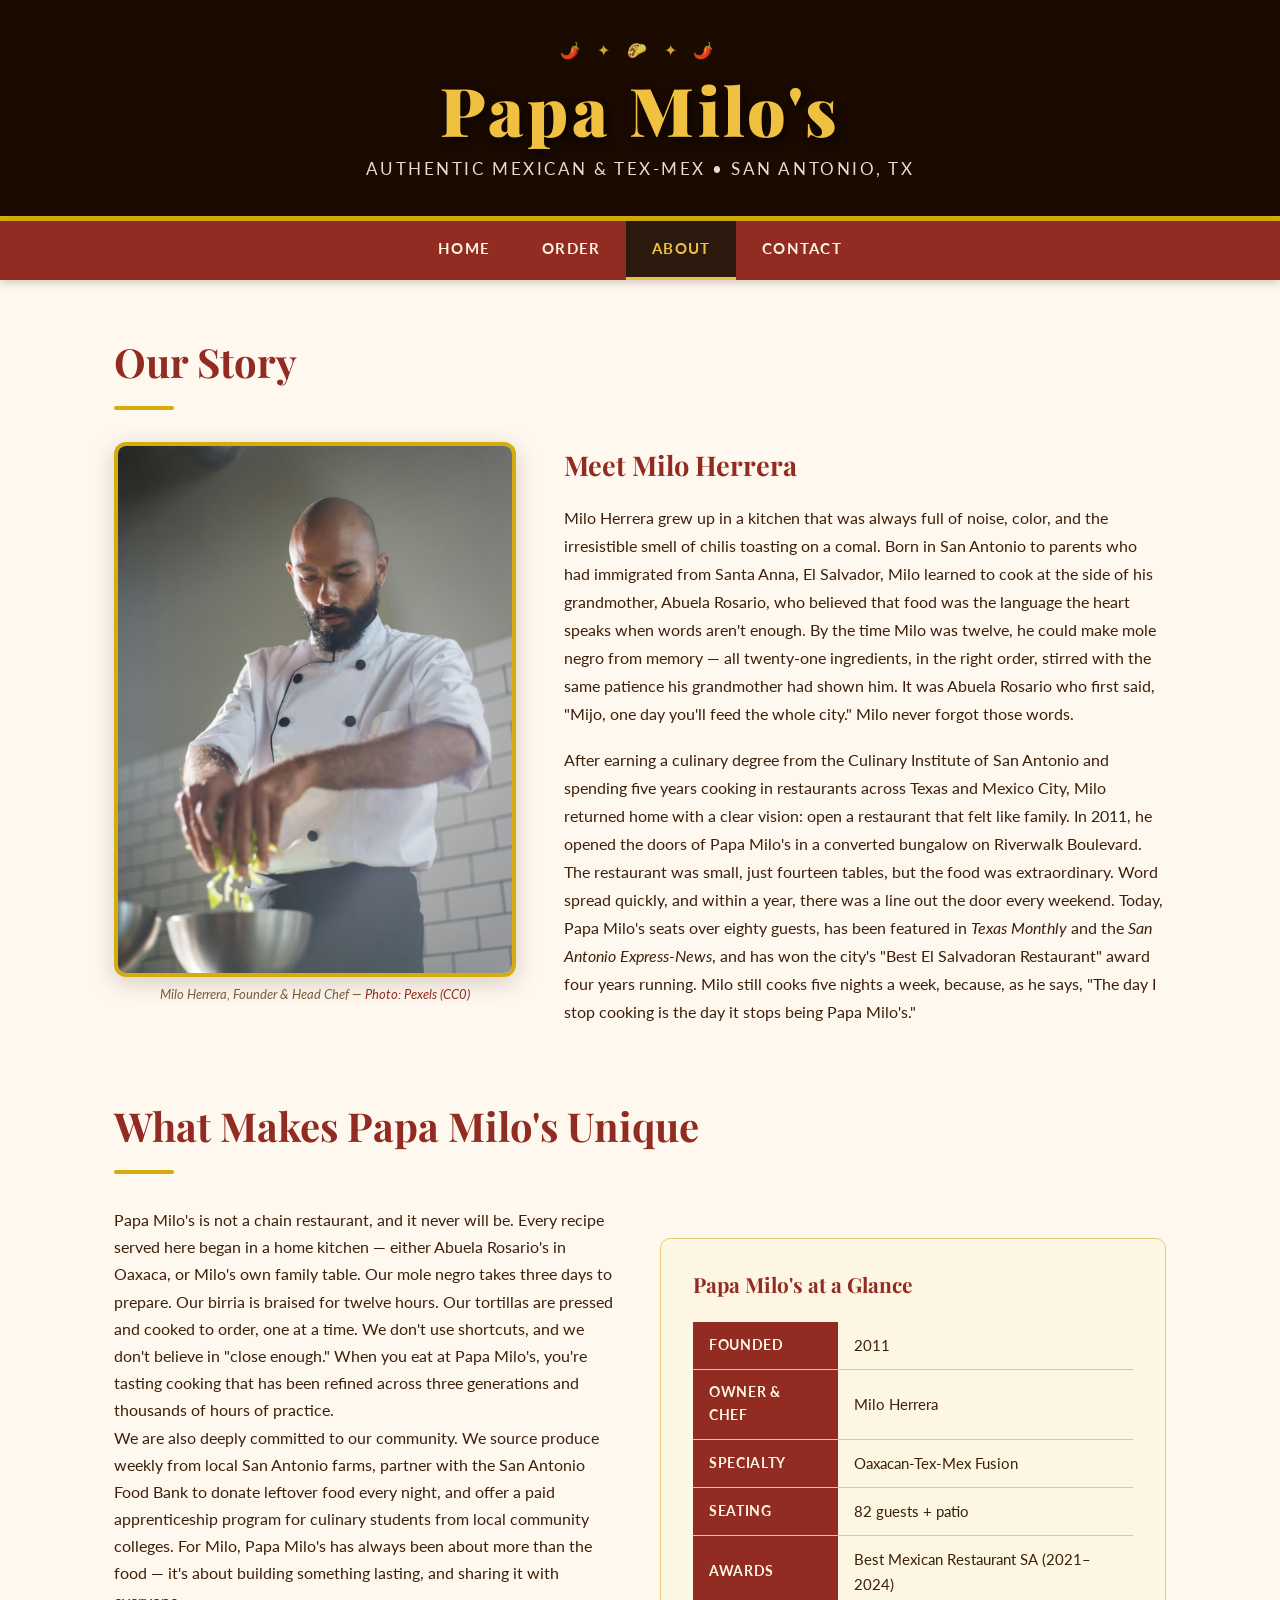
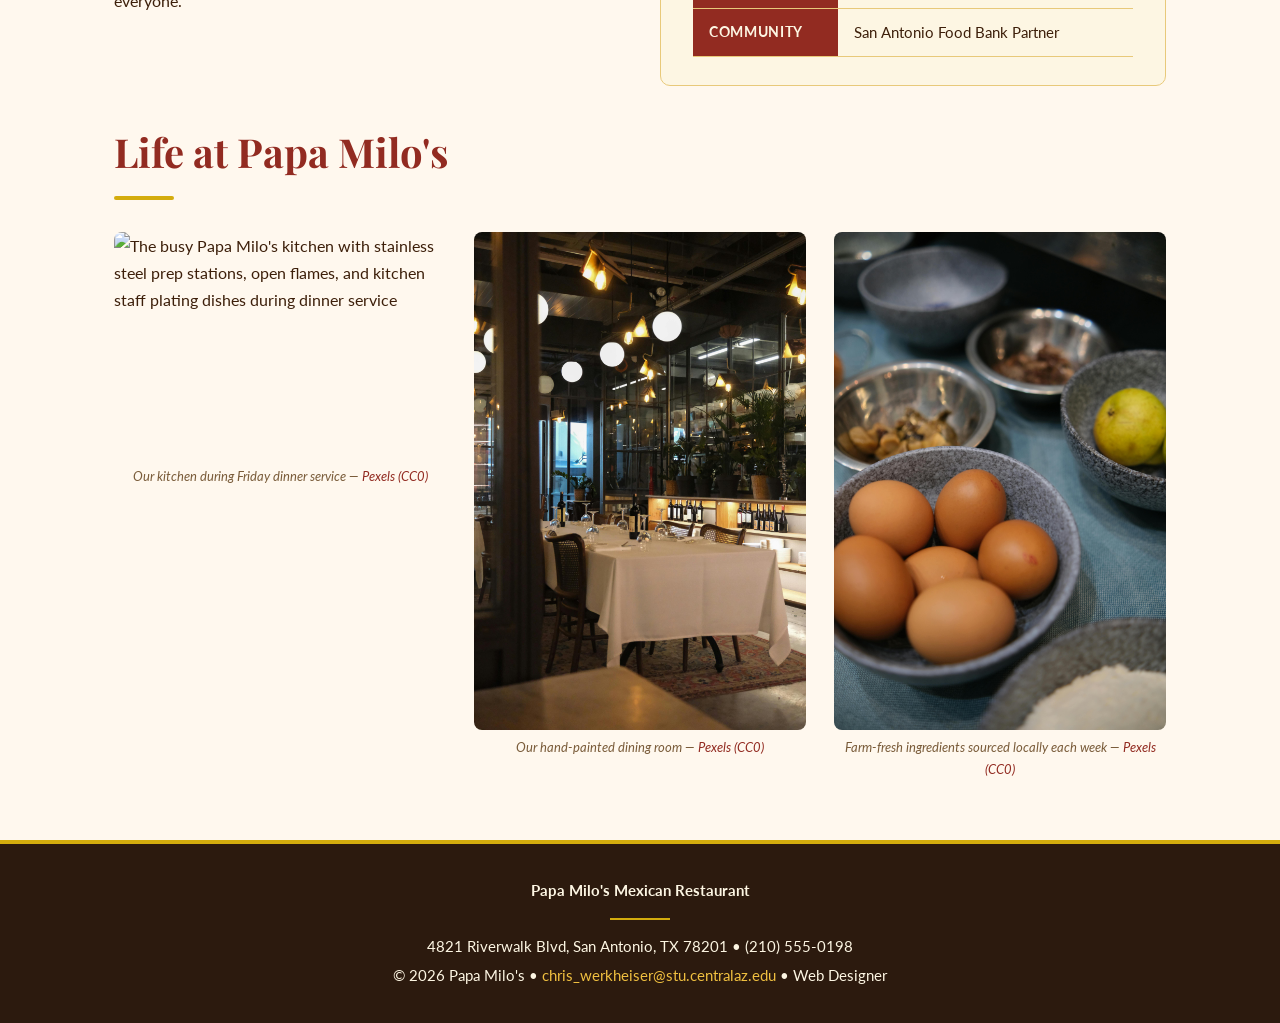
==== commit acd5f55e: "ef" ====
--- a/about.html
+++ b/about.html
@@ -149,7 +149,7 @@
     <p><strong>Papa Milo's Mexican Restaurant</strong></p>
     <hr class="footer-divider" />
     <p>4821 Riverwalk Blvd, San Antonio, TX 78201 &bull; (210) 555-0198</p>
-    <p>&copy; 2026 Papa Milo's &bull; <a href="mailto:chris_werkheiser@stu.centralaz.edu">chris_werkheiser@stu.centralaz.edu</a> &bull; Software Developer</p>
+    <p>&copy; 2026 Papa Milo's &bull; <a href="mailto:chris_werkheiser@stu.centralaz.edu">chris_werkheiser@stu.centralaz.edu</a> &bull; Web Designer</p>
   </footer>
 
 </body>
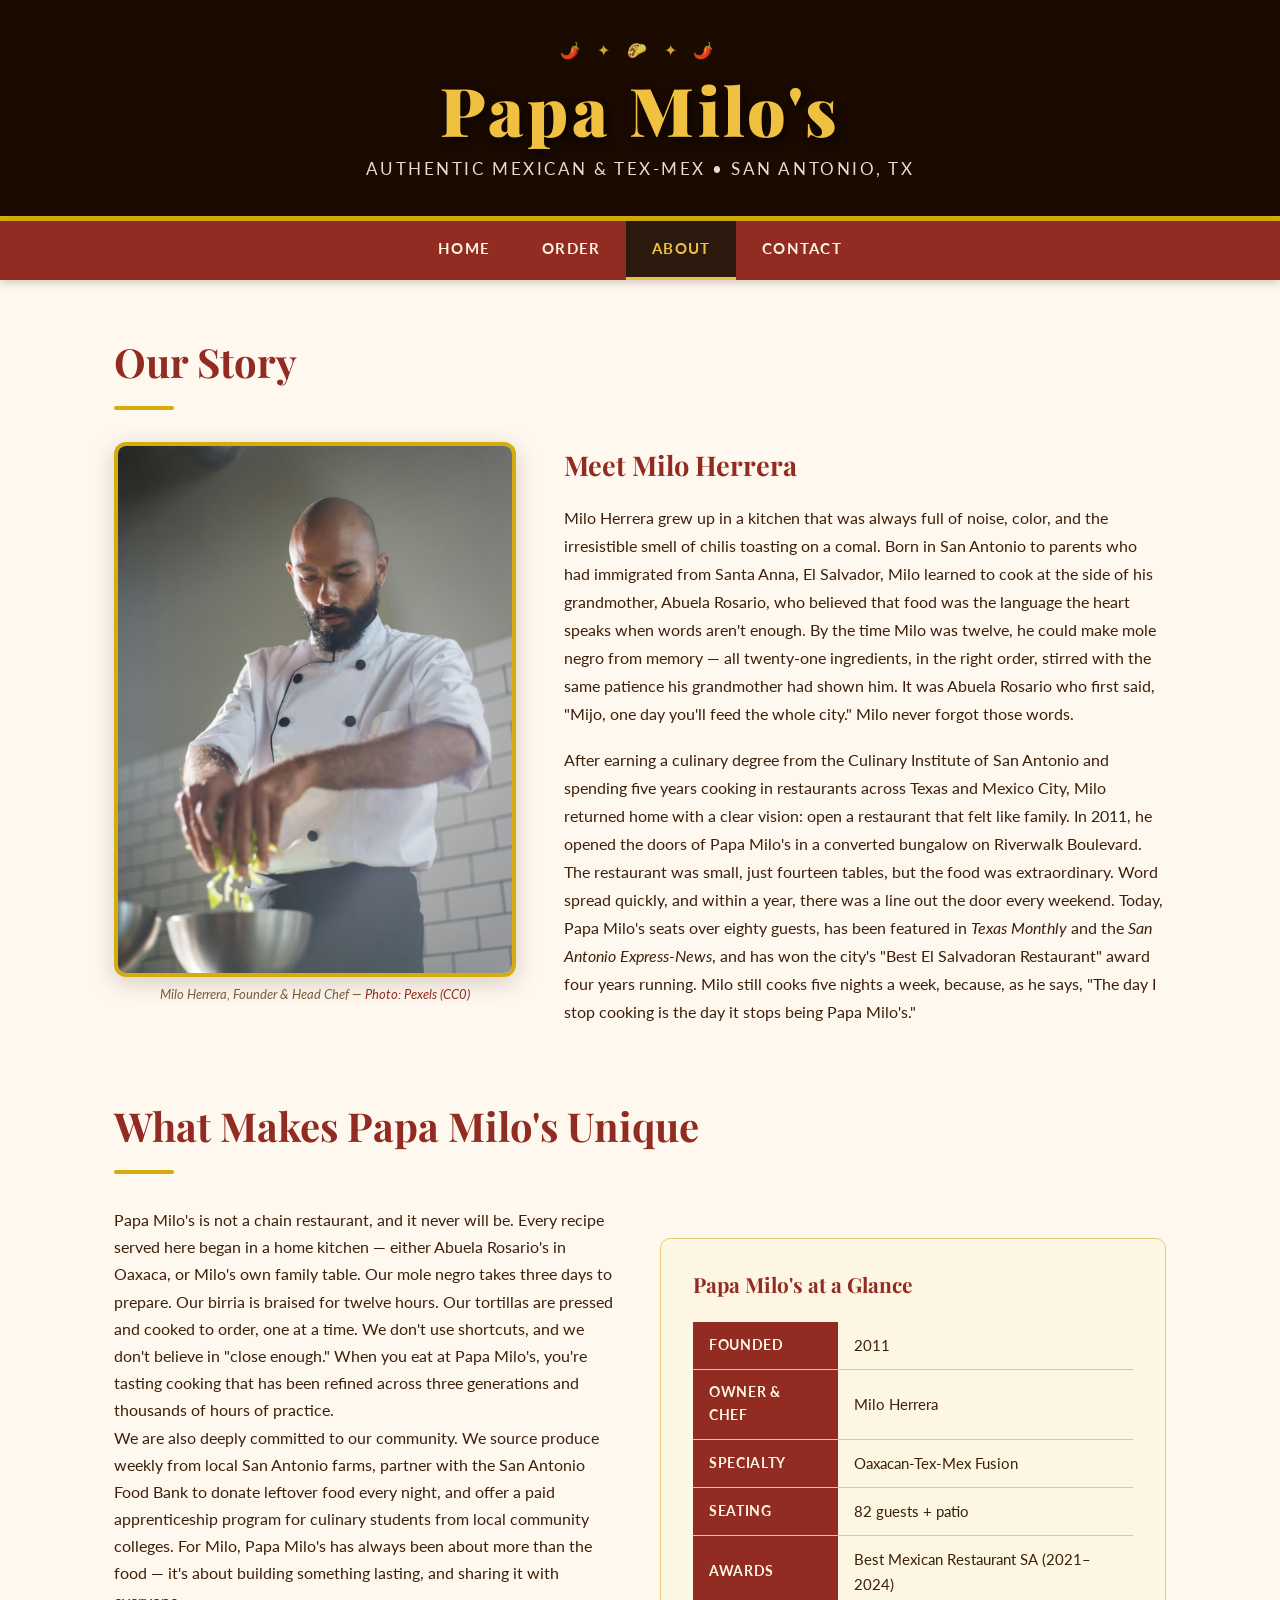
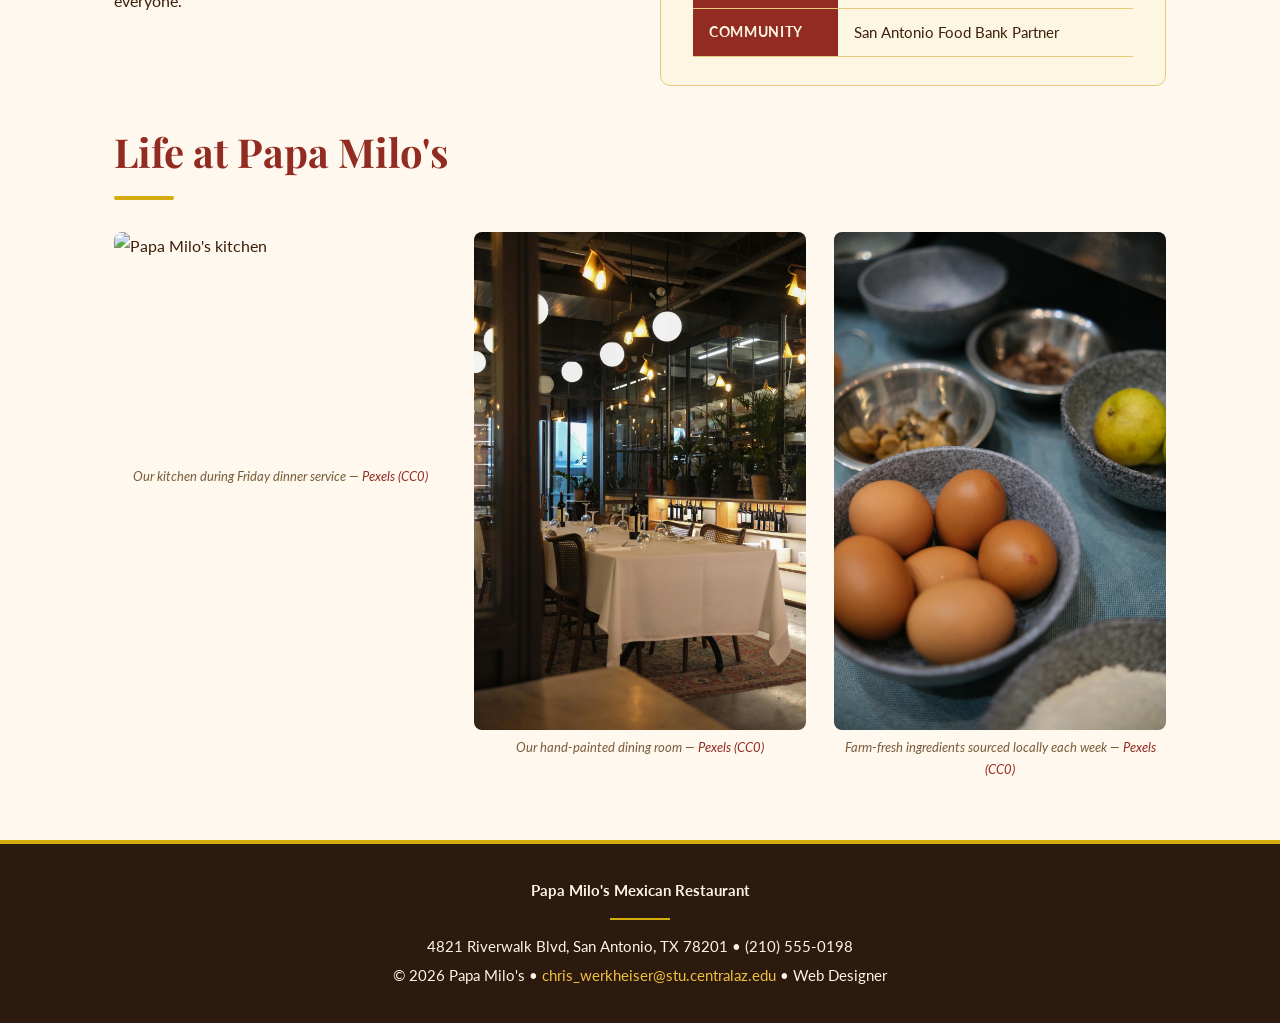
==== commit bb94fdd9: "dg" ====
--- a/about.html
+++ b/about.html
@@ -40,7 +40,7 @@
         <img
           class="owner-img"
           src="images/owner.jpg"
-          alt="Milo Herrera, owner of Papa Milo's, standing in her restaurant kitchen wearing a white chef's coat and smiling warmly at the camera"
+          alt="Milo Herrera, owner of Papa Milo's"
           width="400"
           height="530"
           loading="lazy"
@@ -100,7 +100,7 @@
         <figure>
           <img
             src="images/kitchen.jpg"
-            alt="The busy Papa Milo's kitchen with stainless steel prep stations, open flames, and kitchen staff plating dishes during dinner service"
+            alt="Papa Milo's kitchen"
             width="380"
             height="260"
             loading="lazy"
@@ -114,7 +114,7 @@
         <figure>
           <img
             src="images/dining-room.jpg"
-            alt="The colorful Papa Milo's dining room decorated with hand-painted murals, string lights, terracotta pots, and paper flags in warm reds and golds"
+            alt="Papa Milo's dining room"
             width="380"
             height="260"
             loading="lazy"
@@ -128,7 +128,7 @@
         <figure>
           <img
             src="images/ingredients.jpg"
-            alt="An overhead flat-lay of fresh Mexican cooking ingredients including dried chilis, garlic bulbs, tomatillos, avocados, limes, and bundles of cilantro on a rustic wood surface"
+            alt="Fresh El Salvadoran cooking ingredients"
             width="380"
             height="260"
             loading="lazy"
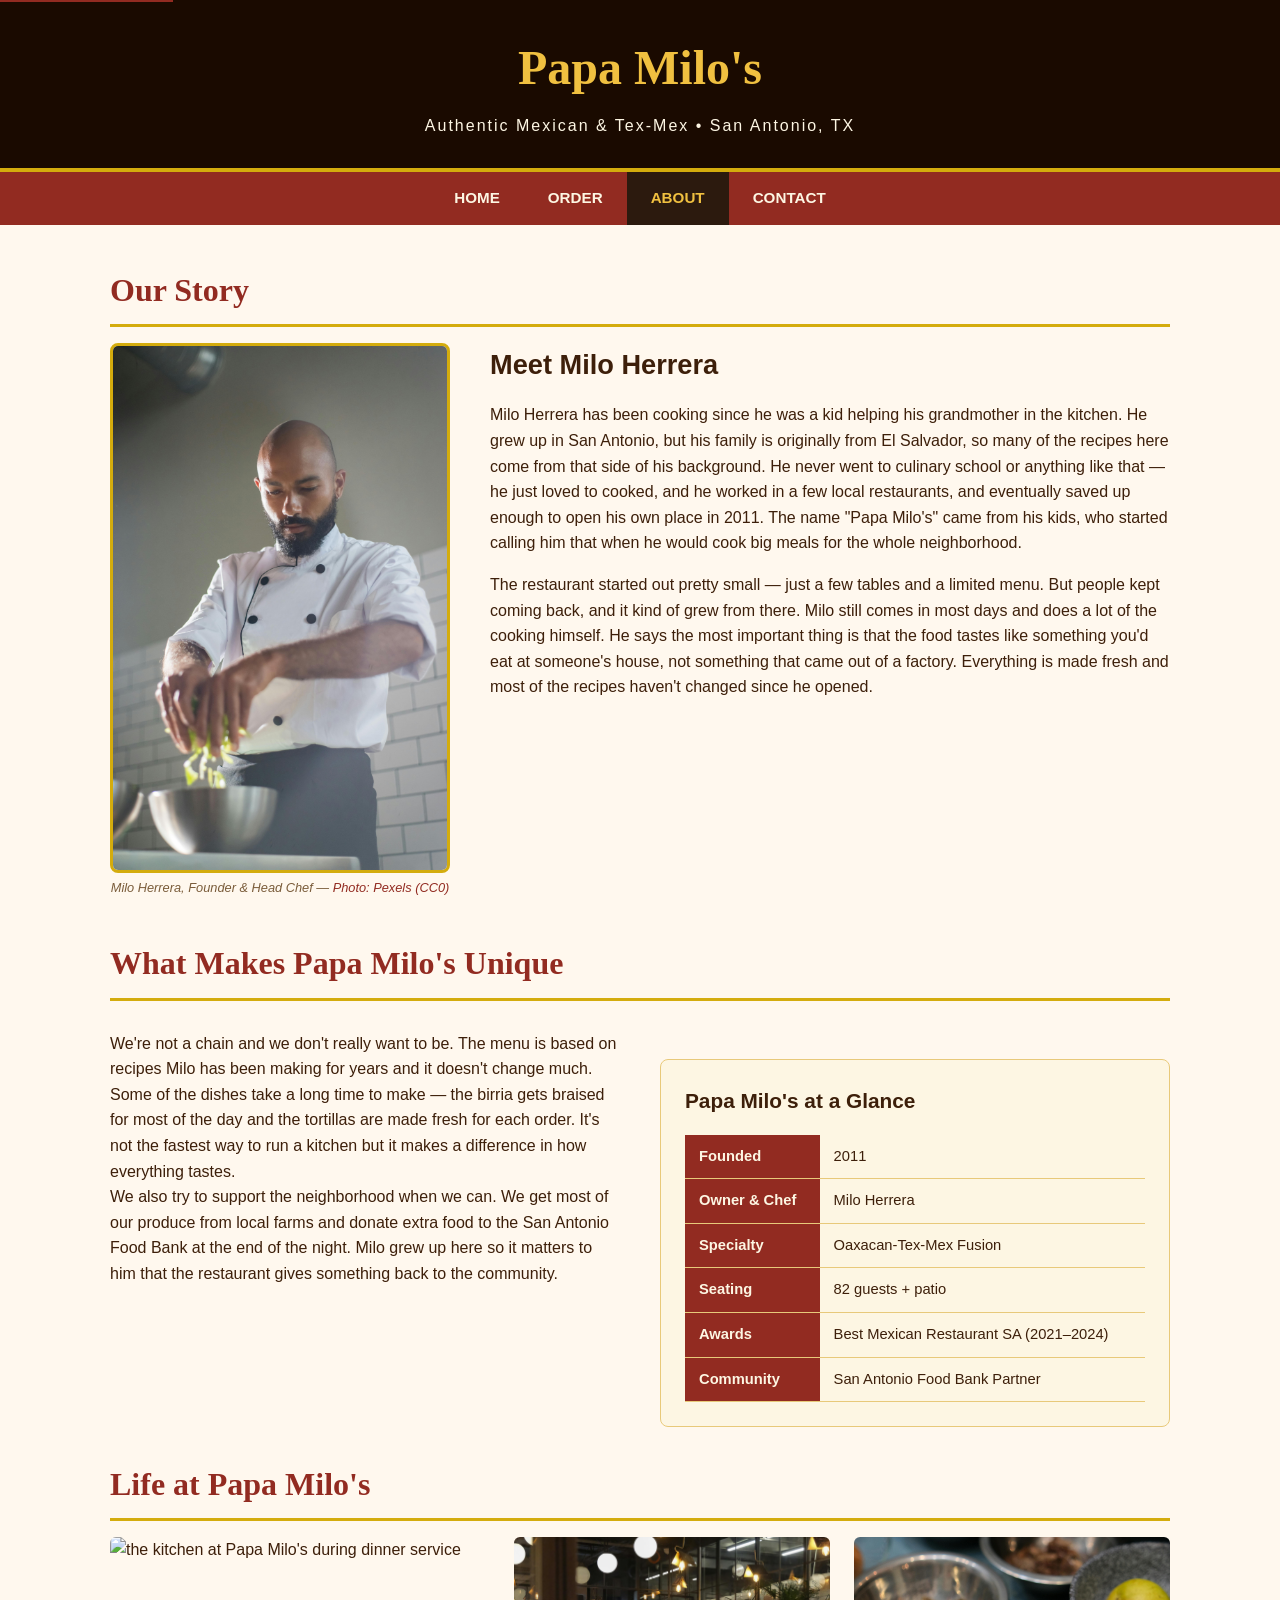
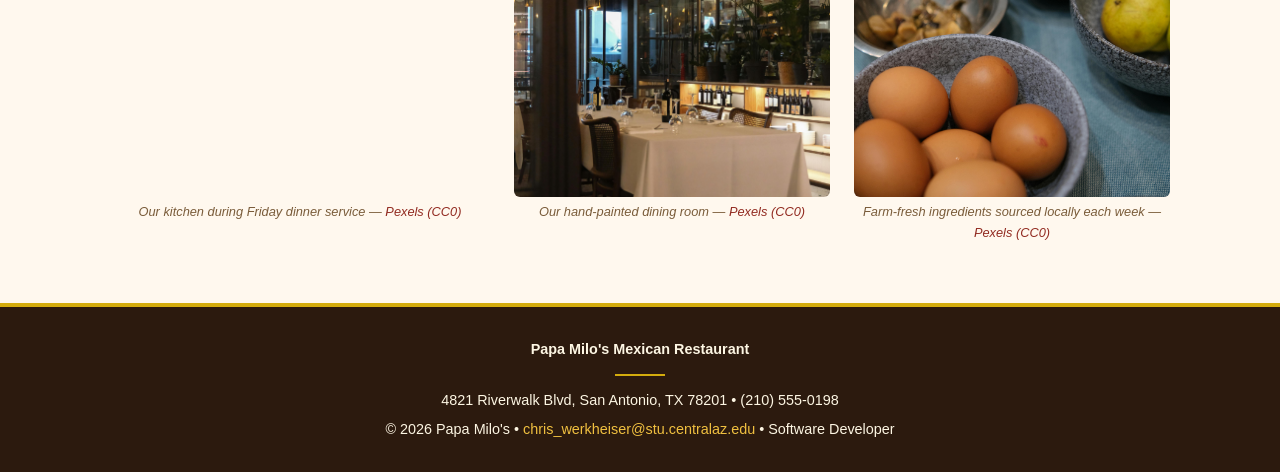
==== commit 3a427d2a: "dv" ====
--- a/about.html
+++ b/about.html
@@ -40,7 +40,7 @@
         <img
           class="owner-img"
           src="images/owner.jpg"
-          alt="Milo Herrera, owner of Papa Milo's"
+          alt="Milo Herrera, owner of Papa Milo's, standing in the kitchen"
           width="400"
           height="530"
           loading="lazy"
@@ -55,9 +55,9 @@
       <div class="about-text">
         <h3 style="font-family:var(--font-display);font-size:1.7rem;color:var(--dark-red);margin-bottom:16px;">Meet Milo Herrera</h3>
 
-        <p>Milo Herrera grew up in a kitchen that was always full of noise, color, and the irresistible smell of chilis toasting on a comal. Born in San Antonio to parents who had immigrated from Santa Anna, El Salvador, Milo learned to cook at the side of his grandmother, Abuela Rosario, who believed that food was the language the heart speaks when words aren't enough. By the time Milo was twelve, he could make mole negro from memory — all twenty-one ingredients, in the right order, stirred with the same patience his grandmother had shown him. It was Abuela Rosario who first said, "Mijo, one day you'll feed the whole city." Milo never forgot those words.</p>
+        <p>Milo Herrera has been cooking since he was a kid helping his grandmother in the kitchen. He grew up in San Antonio, but his family is originally from El Salvador, so many of the recipes here come from that side of his background. He never went to culinary school or anything like that — he just loved to cooked, and he worked in a few local restaurants, and eventually saved up enough to open his own place in 2011. The name "Papa Milo's" came from his kids, who started calling him that when he would cook big meals for the whole neighborhood.</p>
 
-        <p>After earning a culinary degree from the Culinary Institute of San Antonio and spending five years cooking in restaurants across Texas and Mexico City, Milo returned home with a clear vision: open a restaurant that felt like family. In 2011, he opened the doors of Papa Milo's in a converted bungalow on Riverwalk Boulevard. The restaurant was small, just fourteen tables, but the food was extraordinary. Word spread quickly, and within a year, there was a line out the door every weekend. Today, Papa Milo's seats over eighty guests, has been featured in <em>Texas Monthly</em> and the <em>San Antonio Express-News</em>, and has won the city's "Best El Salvadoran Restaurant" award four years running. Milo still cooks five nights a week, because, as he says, "The day I stop cooking is the day it stops being Papa Milo's."</p>
+        <p>The restaurant started out pretty small — just a few tables and a limited menu. But people kept coming back, and it kind of grew from there. Milo still comes in most days and does a lot of the cooking himself. He says the most important thing is that the food tastes like something you'd eat at someone's house, not something that came out of a factory. Everything is made fresh and most of the recipes haven't changed since he opened.</p>
       </div>
     </div>
 
@@ -67,9 +67,9 @@
 
       <div class="two-col">
         <div>
-          <p>Papa Milo's is not a chain restaurant, and it never will be. Every recipe served here began in a home kitchen — either Abuela Rosario's in Oaxaca, or Milo's own family table. Our mole negro takes three days to prepare. Our birria is braised for twelve hours. Our tortillas are pressed and cooked to order, one at a time. We don't use shortcuts, and we don't believe in "close enough." When you eat at Papa Milo's, you're tasting cooking that has been refined across three generations and thousands of hours of practice.</p>
+          <p>We're not a chain and we don't really want to be. The menu is based on recipes Milo has been making for years and it doesn't change much. Some of the dishes take a long time to make — the birria gets braised for most of the day and the tortillas are made fresh for each order. It's not the fastest way to run a kitchen but it makes a difference in how everything tastes.</p>
 
-          <p>We are also deeply committed to our community. We source produce weekly from local San Antonio farms, partner with the San Antonio Food Bank to donate leftover food every night, and offer a paid apprenticeship program for culinary students from local community colleges. For Milo, Papa Milo's has always been about more than the food — it's about building something lasting, and sharing it with everyone.</p>
+          <p>We also try to support the neighborhood when we can. We get most of our produce from local farms and donate extra food to the San Antonio Food Bank at the end of the night. Milo grew up here so it matters to him that the restaurant gives something back to the community.</p>
         </div>
 
         <!-- Highlights Box -->
@@ -100,7 +100,7 @@
         <figure>
           <img
             src="images/kitchen.jpg"
-            alt="Papa Milo's kitchen"
+            alt="the kitchen at Papa Milo's during dinner service"
             width="380"
             height="260"
             loading="lazy"
@@ -114,7 +114,7 @@
         <figure>
           <img
             src="images/dining-room.jpg"
-            alt="Papa Milo's dining room"
+            alt="inside the dining room at Papa Milo's"
             width="380"
             height="260"
             loading="lazy"
@@ -128,7 +128,7 @@
         <figure>
           <img
             src="images/ingredients.jpg"
-            alt="Fresh El Salvadoran cooking ingredients"
+            alt="fresh ingredients used in the kitchen"
             width="380"
             height="260"
             loading="lazy"
@@ -149,7 +149,7 @@
     <p><strong>Papa Milo's Mexican Restaurant</strong></p>
     <hr class="footer-divider" />
     <p>4821 Riverwalk Blvd, San Antonio, TX 78201 &bull; (210) 555-0198</p>
-    <p>&copy; 2026 Papa Milo's &bull; <a href="mailto:chris_werkheiser@stu.centralaz.edu">chris_werkheiser@stu.centralaz.edu</a> &bull; Web Designer</p>
+    <p>&copy; 2026 Papa Milo's &bull; <a href="mailto:chris_werkheiser@stu.centralaz.edu">chris_werkheiser@stu.centralaz.edu</a> &bull; Software Developer</p>
   </footer>
 
 </body>
--- a/styles.css
+++ b/styles.css
@@ -1,123 +1,75 @@
 /* ================================================
    Papa Milo's - Mexican Restaurant Stylesheet
    CIS 112 Course Project
+   Chris Werkheiser
    ================================================ */
 
-@import url('https://fonts.googleapis.com/css2?family=Playfair+Display:wght@700;900&family=Lato:wght@300;400;700&display=swap');
-
-/* === CSS Variables === */
-:root {
-  --red:        #C0392B;
-  --dark-red:   #922B21;
-  --gold:       #D4AC0D;
-  --warm-gold:  #F0C040;
-  --cream:      #FDF6E3;
-  --dark:       #1A0A00;
-  --charcoal:   #2C1A0E;
-  --text:       #3D1F0A;
-  --light-bg:   #FFF8EE;
-  --border:     #E8C97A;
-  --shadow:     rgba(26, 10, 0, 0.18);
-  --font-display: 'Playfair Display', Georgia, serif;
-  --font-body:    'Lato', Arial, sans-serif;
-}
-
-/* === Reset & Base === */
-*, *::before, *::after { box-sizing: border-box; margin: 0; padding: 0; }
-
-html { scroll-behavior: smooth; }
+/* === Basic Reset === */
+* {
+  box-sizing: border-box;
+  margin: 0;
+  padding: 0;
+}
 
 body {
-  font-family: var(--font-body);
-  background-color: var(--light-bg);
-  color: var(--text);
-  line-height: 1.7;
+  font-family: Arial, sans-serif;
+  background-color: #FFF8EE;
+  color: #3D1F0A;
   font-size: 16px;
+  line-height: 1.6;
 }
 
 img {
   max-width: 100%;
-  height: auto;
   display: block;
 }
 
 a {
-  color: var(--dark-red);
+  color: #922B21;
   text-decoration: none;
-  transition: color 0.2s;
-}
-
-a:hover, a:focus {
-  color: var(--gold);
+}
+
+a:hover {
+  color: #D4AC0D;
   text-decoration: underline;
-  outline: 2px solid var(--gold);
-  outline-offset: 2px;
-}
-
-/* === Skip Link (Accessibility) === */
+}
+
+/* === Skip Link === */
 .skip-link {
   position: absolute;
-  top: -50px;
+  top: -40px;
   left: 0;
-  background: var(--dark-red);
-  color: #fff;
-  padding: 8px 16px;
-  z-index: 9999;
-  font-weight: 700;
-  transition: top 0.2s;
+  background: #922B21;
+  color: white;
+  padding: 8px 14px;
+  z-index: 100;
 }
 .skip-link:focus { top: 0; }
 
-/* === Banner / Header === */
+/* === Banner === */
 .site-banner {
-  background-color: var(--dark);
-  background-image: 
-    linear-gradient(rgba(26,10,0,0.72), rgba(26,10,0,0.72)),
-    url('images/banner-bg.jpg');
-  background-size: cover;
-  background-position: center;
-  padding: 36px 20px 32px;
+  background-color: #1A0A00;
+  padding: 30px 20px;
   text-align: center;
-  border-bottom: 5px solid var(--gold);
-  position: relative;
-}
-
-.site-banner::before {
-  content: '🌶️  ✦  🌮  ✦  🌶️';
-  display: block;
-  color: var(--warm-gold);
+  border-bottom: 4px solid #D4AC0D;
+}
+
+.site-banner h1 {
+  color: #F0C040;
+  font-size: 3rem;
+  font-family: Georgia, serif;
+}
+
+.site-banner .tagline {
+  color: #FDF6E3;
   font-size: 1rem;
-  letter-spacing: 0.4em;
-  margin-bottom: 10px;
-  opacity: 0.85;
-}
-
-.site-banner h1 {
-  font-family: var(--font-display);
-  color: var(--warm-gold);
-  font-size: clamp(2.4rem, 6vw, 4.2rem);
-  font-weight: 900;
-  letter-spacing: 0.05em;
-  text-shadow: 2px 4px 12px rgba(0,0,0,0.7);
-  line-height: 1.1;
-}
-
-.site-banner .tagline {
-  color: var(--cream);
-  font-size: 1.05rem;
-  letter-spacing: 0.15em;
-  text-transform: uppercase;
-  margin-top: 8px;
-  opacity: 0.9;
+  margin-top: 6px;
+  letter-spacing: 2px;
 }
 
 /* === Navigation === */
 .main-nav {
-  background-color: var(--dark-red);
-  box-shadow: 0 3px 8px var(--shadow);
-  position: sticky;
-  top: 0;
-  z-index: 100;
+  background-color: #922B21;
 }
 
 .main-nav ul {
@@ -125,311 +77,231 @@
   display: flex;
   justify-content: center;
   flex-wrap: wrap;
-  gap: 0;
-  max-width: 900px;
-  margin: 0 auto;
 }
 
 .main-nav li a {
   display: block;
-  color: var(--cream);
-  padding: 15px 26px;
-  font-weight: 700;
+  color: #FDF6E3;
+  padding: 14px 24px;
+  font-weight: bold;
   font-size: 0.95rem;
-  letter-spacing: 0.08em;
   text-transform: uppercase;
   text-decoration: none;
-  transition: background 0.2s, color 0.2s;
-  border-bottom: 3px solid transparent;
 }
 
 .main-nav li a:hover,
-.main-nav li a:focus,
 .main-nav li a.active {
-  background-color: var(--charcoal);
-  color: var(--warm-gold);
-  border-bottom-color: var(--warm-gold);
-  outline: none;
-}
-
-/* === Layout Container === */
-.page-wrapper {
-  display: grid;
-  grid-template-columns: 1fr;
-  min-height: 100vh;
-}
-
+  background-color: #2C1A0E;
+  color: #F0C040;
+}
+
+/* === Main Content Area === */
 .content-area {
   max-width: 1100px;
   margin: 0 auto;
-  padding: 48px 24px 60px;
-  width: 100%;
-}
-
-/* Two-column layout */
+  padding: 40px 20px 60px;
+}
+
+/* === Two and Three Column Layouts === */
 .two-col {
   display: grid;
   grid-template-columns: 1fr 1fr;
   gap: 40px;
-  align-items: start;
+  margin-top: 30px;
 }
 
 .three-col {
   display: grid;
-  grid-template-columns: repeat(3, 1fr);
-  gap: 28px;
-}
-
-@media (max-width: 768px) {
-  .two-col, .three-col { grid-template-columns: 1fr; }
-}
-
-/* === Section Headings === */
+  grid-template-columns: 1fr 1fr 1fr;
+  gap: 24px;
+}
+
+@media (max-width: 700px) {
+  .two-col { grid-template-columns: 1fr; }
+  .three-col { grid-template-columns: 1fr; }
+}
+
+/* === Headings === */
 .section-title {
-  font-family: var(--font-display);
-  font-size: clamp(1.7rem, 4vw, 2.5rem);
-  color: var(--dark-red);
-  margin-bottom: 20px;
-  position: relative;
-  padding-bottom: 12px;
-}
-
-.section-title::after {
-  content: '';
-  display: block;
-  width: 60px;
-  height: 4px;
-  background: var(--gold);
-  margin-top: 10px;
-  border-radius: 2px;
-}
-
-/* === Cards === */
-.card {
-  background: #fff;
-  border: 1px solid var(--border);
-  border-radius: 10px;
-  overflow: hidden;
-  box-shadow: 0 4px 16px var(--shadow);
-  transition: transform 0.2s, box-shadow 0.2s;
-}
-
-.card:hover {
-  transform: translateY(-4px);
-  box-shadow: 0 8px 24px var(--shadow);
-}
-
-.card-body { padding: 20px; }
-
-.card-title {
-  font-family: var(--font-display);
-  font-size: 1.25rem;
-  color: var(--dark-red);
-  margin-bottom: 8px;
-}
-
-/* === Figure / Image Captions === */
-figure {
-  margin: 0;
-}
-
-figure img {
-  width: 100%;
+  font-family: Georgia, serif;
+  font-size: 2rem;
+  color: #922B21;
+  margin-bottom: 16px;
+  border-bottom: 3px solid #D4AC0D;
+  padding-bottom: 8px;
+}
+
+/* === Hero Section === */
+.hero {
+  background-color: #922B21;
+  color: #FDF6E3;
+  padding: 60px 20px;
+  text-align: center;
   border-radius: 8px;
-  object-fit: cover;
-}
-
-figcaption {
-  font-size: 0.82rem;
-  color: #7a5c3a;
-  text-align: center;
-  margin-top: 6px;
-  font-style: italic;
-}
-
-/* === Hero (Home Page) === */
-.hero {
-  background: linear-gradient(135deg, var(--dark-red) 0%, var(--charcoal) 100%);
-  color: var(--cream);
-  padding: 64px 24px;
-  text-align: center;
-  border-radius: 12px;
-  margin-bottom: 48px;
-  position: relative;
-  overflow: hidden;
-}
-
-.hero::before {
-  content: '';
-  position: absolute;
-  inset: 0;
-  background: radial-gradient(ellipse at 70% 30%, rgba(212,172,13,0.18), transparent 60%);
+  margin-bottom: 40px;
 }
 
 .hero h2 {
-  font-family: var(--font-display);
-  font-size: clamp(2rem, 5vw, 3.2rem);
-  color: var(--warm-gold);
-  margin-bottom: 16px;
-  position: relative;
+  font-family: Georgia, serif;
+  font-size: 2.4rem;
+  color: #F0C040;
+  margin-bottom: 14px;
 }
 
 .hero p {
-  font-size: 1.15rem;
+  font-size: 1.1rem;
   max-width: 600px;
-  margin: 0 auto 28px;
-  opacity: 0.92;
-  position: relative;
-}
-
+  margin: 0 auto 24px;
+}
+
+/* === Buttons === */
 .btn {
   display: inline-block;
-  background: var(--gold);
-  color: var(--dark);
-  padding: 13px 32px;
-  border-radius: 50px;
-  font-weight: 700;
+  background-color: #D4AC0D;
+  color: #1A0A00;
+  padding: 12px 28px;
+  border-radius: 4px;
+  font-weight: bold;
   font-size: 1rem;
-  text-transform: uppercase;
-  letter-spacing: 0.08em;
   text-decoration: none;
-  transition: background 0.2s, transform 0.2s;
   border: none;
   cursor: pointer;
-  position: relative;
-}
-
-.btn:hover, .btn:focus {
-  background: var(--warm-gold);
-  transform: scale(1.04);
-  outline: 3px solid var(--dark-red);
-  color: var(--dark);
+}
+
+.btn:hover {
+  background-color: #F0C040;
   text-decoration: none;
+  color: #1A0A00;
 }
 
 .btn-outline {
-  background: transparent;
-  color: var(--cream);
-  border: 2px solid var(--cream);
-  margin-left: 12px;
+  background-color: transparent;
+  color: #FDF6E3;
+  border: 2px solid #FDF6E3;
+  margin-left: 10px;
 }
 
 .btn-outline:hover {
-  background: var(--cream);
-  color: var(--dark-red);
-}
-
-/* === Feature Banner === */
+  background-color: #FDF6E3;
+  color: #922B21;
+}
+
+/* === Features Strip === */
 .features-strip {
   display: flex;
   justify-content: center;
-  gap: 32px;
   flex-wrap: wrap;
-  background: var(--cream);
-  border: 1px solid var(--border);
-  border-radius: 10px;
-  padding: 28px;
-  margin-bottom: 48px;
+  gap: 28px;
+  background-color: #FDF6E3;
+  border: 1px solid #E8C97A;
+  border-radius: 8px;
+  padding: 24px;
+  margin-bottom: 40px;
   text-align: center;
 }
 
-.feature-item {
-  display: flex;
-  flex-direction: column;
-  align-items: center;
-  gap: 8px;
-  min-width: 120px;
-}
-
-.feature-icon { font-size: 2rem; }
+.feature-item { min-width: 100px; }
+.feature-icon { font-size: 1.8rem; }
 
 .feature-label {
-  font-weight: 700;
-  font-size: 0.88rem;
+  font-weight: bold;
+  font-size: 0.85rem;
+  color: #922B21;
   text-transform: uppercase;
-  letter-spacing: 0.06em;
-  color: var(--dark-red);
+  margin-top: 6px;
 }
 
 /* === Hours Table === */
 .hours-table {
   width: 100%;
   border-collapse: collapse;
-  margin-top: 20px;
-  font-size: 0.96rem;
+  margin-top: 16px;
 }
 
 .hours-table caption {
-  font-family: var(--font-display);
-  font-size: 1.2rem;
-  color: var(--dark-red);
+  font-family: Georgia, serif;
+  font-size: 1.1rem;
+  color: #922B21;
   text-align: left;
-  padding-bottom: 10px;
-  font-weight: 700;
+  padding-bottom: 8px;
+  font-weight: bold;
 }
 
 .hours-table th,
 .hours-table td {
-  padding: 11px 16px;
+  padding: 10px 14px;
   text-align: left;
-  border-bottom: 1px solid var(--border);
+  border-bottom: 1px solid #E8C97A;
 }
 
 .hours-table th {
-  background-color: var(--dark-red);
-  color: var(--cream);
-  font-weight: 700;
-  text-transform: uppercase;
-  letter-spacing: 0.05em;
-  font-size: 0.85rem;
-}
-
-.hours-table tr:nth-child(even) { background: var(--cream); }
-.hours-table tr:hover { background: #fdefc4; }
-
-/* === Menu / Order === */
+  background-color: #922B21;
+  color: #FDF6E3;
+  font-weight: bold;
+}
+
+.hours-table tr:nth-child(even) { background-color: #FDF6E3; }
+.hours-table tr:hover { background-color: #fdefc4; }
+
+/* === Images and Captions === */
+figure { margin: 0; }
+
+figure img {
+  width: 100%;
+  border-radius: 6px;
+  object-fit: cover;
+}
+
+figcaption {
+  font-size: 0.8rem;
+  color: #7a5c3a;
+  text-align: center;
+  margin-top: 5px;
+  font-style: italic;
+}
+
+/* === Menu Items === */
 .menu-section-title {
-  font-family: var(--font-display);
-  font-size: 1.6rem;
-  color: var(--charcoal);
-  border-left: 5px solid var(--red);
-  padding-left: 14px;
-  margin: 40px 0 20px;
+  font-family: Georgia, serif;
+  font-size: 1.5rem;
+  color: #2C1A0E;
+  border-left: 4px solid #C0392B;
+  padding-left: 12px;
+  margin: 36px 0 18px;
 }
 
 .menu-grid {
   display: grid;
-  grid-template-columns: repeat(auto-fill, minmax(300px, 1fr));
-  gap: 28px;
+  grid-template-columns: repeat(auto-fill, minmax(280px, 1fr));
+  gap: 24px;
 }
 
 .menu-item {
-  background: #fff;
-  border-radius: 10px;
+  background: white;
+  border-radius: 8px;
+  border: 1px solid #E8C97A;
   overflow: hidden;
-  border: 1px solid var(--border);
-  box-shadow: 0 3px 12px var(--shadow);
   display: flex;
   flex-direction: column;
 }
 
 .menu-item-img {
   width: 100%;
-  height: 190px;
+  height: 180px;
   object-fit: cover;
 }
 
 .menu-item-body {
-  padding: 18px;
+  padding: 16px;
   flex: 1;
   display: flex;
   flex-direction: column;
 }
 
 .menu-item-name {
-  font-family: var(--font-display);
-  font-size: 1.15rem;
-  color: var(--dark-red);
+  font-family: Georgia, serif;
+  font-size: 1.1rem;
+  color: #922B21;
   margin-bottom: 6px;
 }
 
@@ -437,247 +309,201 @@
   font-size: 0.9rem;
   color: #6a4a2a;
   flex: 1;
-  margin-bottom: 14px;
+  margin-bottom: 12px;
 }
 
 .menu-item-footer {
   display: flex;
   justify-content: space-between;
   align-items: center;
-  margin-top: auto;
 }
 
 .price {
-  font-family: var(--font-display);
-  font-size: 1.3rem;
-  color: var(--dark-red);
-  font-weight: 700;
+  font-family: Georgia, serif;
+  font-size: 1.2rem;
+  color: #922B21;
+  font-weight: bold;
 }
 
 .add-to-cart {
-  background: var(--dark-red);
-  color: #fff;
+  background-color: #922B21;
+  color: white;
   border: none;
-  border-radius: 6px;
-  padding: 9px 18px;
-  font-size: 0.88rem;
-  font-weight: 700;
+  border-radius: 4px;
+  padding: 8px 16px;
+  font-size: 0.85rem;
+  font-weight: bold;
   cursor: pointer;
-  transition: background 0.2s, transform 0.15s;
-  letter-spacing: 0.04em;
-}
-
-.add-to-cart:hover, .add-to-cart:focus {
-  background: var(--charcoal);
-  transform: scale(1.04);
-  outline: 2px solid var(--gold);
-}
-
-/* Cart Notification */
+}
+
+.add-to-cart:hover { background-color: #2C1A0E; }
+
+/* === Cart Bar (floating) === */
 .cart-bar {
   position: fixed;
-  bottom: 24px;
-  right: 24px;
-  background: var(--charcoal);
-  color: var(--warm-gold);
-  padding: 14px 24px;
-  border-radius: 50px;
-  font-weight: 700;
+  bottom: 20px;
+  right: 20px;
+  background-color: #2C1A0E;
+  color: #F0C040;
+  padding: 12px 22px;
+  border-radius: 30px;
+  font-weight: bold;
   font-size: 1rem;
-  box-shadow: 0 6px 20px rgba(0,0,0,0.35);
   display: none;
   z-index: 200;
-  animation: pop-in 0.3s ease;
-}
-
-@keyframes pop-in {
-  0%   { transform: scale(0.7); opacity: 0; }
-  100% { transform: scale(1);   opacity: 1; }
 }
 
 /* === About Page === */
 .about-intro {
   display: grid;
-  grid-template-columns: 1fr 1.5fr;
-  gap: 48px;
-  align-items: start;
-  margin-bottom: 48px;
-}
-
-@media (max-width: 700px) { .about-intro { grid-template-columns: 1fr; } }
+  grid-template-columns: 1fr 2fr;
+  gap: 40px;
+  margin-bottom: 40px;
+}
+
+@media (max-width: 700px) {
+  .about-intro { grid-template-columns: 1fr; }
+}
 
 .owner-img {
-  border-radius: 12px;
-  box-shadow: 0 6px 24px var(--shadow);
-  border: 4px solid var(--gold);
   width: 100%;
-  aspect-ratio: 3/4;
+  border-radius: 8px;
+  border: 3px solid #D4AC0D;
   object-fit: cover;
 }
 
-.about-text p { margin-bottom: 18px; font-size: 1.03rem; }
-
-/* === Contact Form === */
+.about-text p {
+  margin-bottom: 16px;
+  font-size: 1rem;
+}
+
+/* === Contact Page === */
 .contact-grid {
   display: grid;
-  grid-template-columns: 1fr 1.2fr;
-  gap: 48px;
-}
-
-@media (max-width: 700px) { .contact-grid { grid-template-columns: 1fr; } }
-
-.contact-info h3 {
-  font-family: var(--font-display);
-  font-size: 1.3rem;
-  color: var(--dark-red);
-  margin-bottom: 14px;
-}
-
-.contact-info p {
-  margin-bottom: 10px;
-  font-size: 1rem;
+  grid-template-columns: 1fr 1fr;
+  gap: 40px;
+}
+
+@media (max-width: 700px) {
+  .contact-grid { grid-template-columns: 1fr; }
 }
 
 .contact-info address {
   font-style: normal;
-  background: var(--cream);
-  border-left: 4px solid var(--gold);
-  padding: 18px 20px;
-  border-radius: 0 8px 8px 0;
-  margin-bottom: 24px;
-  line-height: 1.9;
-}
-
-.map-placeholder {
-  width: 100%;
-  border-radius: 10px;
-  border: 2px solid var(--border);
-  overflow: hidden;
-  margin-top: 20px;
+  background-color: #FDF6E3;
+  border-left: 4px solid #D4AC0D;
+  padding: 16px 18px;
+  border-radius: 4px;
+  margin-bottom: 20px;
+  line-height: 2;
 }
 
 .map-placeholder img {
   width: 100%;
-  height: 230px;
-  object-fit: cover;
-}
-
-/* Contact Form Styles */
+  border-radius: 6px;
+  border: 1px solid #E8C97A;
+}
+
+/* === Contact Form === */
 .contact-form fieldset {
-  border: 2px solid var(--border);
-  border-radius: 10px;
-  padding: 28px 24px;
-  background: #fff;
+  border: 2px solid #E8C97A;
+  border-radius: 8px;
+  padding: 24px;
+  background: white;
 }
 
 .contact-form legend {
-  font-family: var(--font-display);
-  font-size: 1.25rem;
-  color: var(--dark-red);
-  padding: 0 10px;
-  font-weight: 700;
-}
-
-.form-group {
-  margin-bottom: 20px;
-}
+  font-family: Georgia, serif;
+  font-size: 1.2rem;
+  color: #922B21;
+  padding: 0 8px;
+  font-weight: bold;
+}
+
+.form-group { margin-bottom: 18px; }
 
 .form-group label {
   display: block;
-  font-weight: 700;
+  font-weight: bold;
   font-size: 0.9rem;
-  margin-bottom: 6px;
-  color: var(--charcoal);
-  text-transform: uppercase;
-  letter-spacing: 0.05em;
+  margin-bottom: 5px;
+  color: #2C1A0E;
 }
 
 .form-group input,
 .form-group textarea,
 .form-group select {
   width: 100%;
-  padding: 11px 14px;
-  border: 1.5px solid var(--border);
-  border-radius: 6px;
+  padding: 10px 12px;
+  border: 1px solid #E8C97A;
+  border-radius: 4px;
   font-size: 1rem;
-  font-family: var(--font-body);
-  color: var(--text);
-  background: var(--light-bg);
-  transition: border-color 0.2s, box-shadow 0.2s;
+  font-family: Arial, sans-serif;
+  background-color: #FFF8EE;
 }
 
 .form-group input:focus,
 .form-group textarea:focus {
-  outline: none;
-  border-color: var(--dark-red);
-  box-shadow: 0 0 0 3px rgba(192,57,43,0.15);
-}
-
-.form-group textarea { resize: vertical; min-height: 120px; }
+  outline: 2px solid #922B21;
+}
+
+.form-group textarea {
+  min-height: 110px;
+  resize: vertical;
+}
+
+/* === Highlight Box === */
+.highlight-box {
+  background-color: #FDF6E3;
+  border: 1px solid #E8C97A;
+  border-radius: 8px;
+  padding: 24px;
+  margin-top: 28px;
+}
 
 /* === Footer === */
 .site-footer {
-  background-color: var(--charcoal);
-  color: var(--cream);
+  background-color: #2C1A0E;
+  color: #FDF6E3;
   text-align: center;
-  padding: 32px 20px;
-  border-top: 4px solid var(--gold);
-  font-size: 0.92rem;
+  padding: 28px 20px;
+  border-top: 4px solid #D4AC0D;
+  font-size: 0.9rem;
   line-height: 2;
 }
 
-.site-footer a {
-  color: var(--warm-gold);
-}
-
-.site-footer a:hover {
-  color: #fff;
-}
+.site-footer a { color: #F0C040; }
+.site-footer a:hover { color: white; }
 
 .footer-divider {
-  width: 60px;
+  width: 50px;
   border: none;
-  border-top: 2px solid var(--gold);
-  margin: 12px auto;
-}
-
-/* === Utility === */
+  border-top: 2px solid #D4AC0D;
+  margin: 10px auto;
+}
+
+/* === Utility Classes === */
 .text-center { text-align: center; }
 .mt-8  { margin-top: 8px; }
 .mt-16 { margin-top: 16px; }
 .mt-32 { margin-top: 32px; }
 .mb-32 { margin-bottom: 32px; }
 
-.highlight-box {
-  background: var(--cream);
-  border: 1px solid var(--border);
-  border-radius: 10px;
-  padding: 28px 32px;
-  margin-top: 32px;
-}
-
 .sr-only {
   position: absolute;
   width: 1px;
   height: 1px;
-  padding: 0;
-  margin: -1px;
   overflow: hidden;
   clip: rect(0,0,0,0);
   white-space: nowrap;
-  border: 0;
-}
-
-/* === Animations === */
+}
+
+/* === Simple Fade Animation === */
 @keyframes fade-up {
-  from { opacity: 0; transform: translateY(28px); }
+  from { opacity: 0; transform: translateY(20px); }
   to   { opacity: 1; transform: translateY(0); }
 }
 
 .fade-up {
-  animation: fade-up 0.6s ease both;
-}
-
-.fade-up:nth-child(2) { animation-delay: 0.12s; }
-.fade-up:nth-child(3) { animation-delay: 0.22s; }
-.fade-up:nth-child(4) { animation-delay: 0.32s; }+  animation: fade-up 0.5s ease both;
+}
